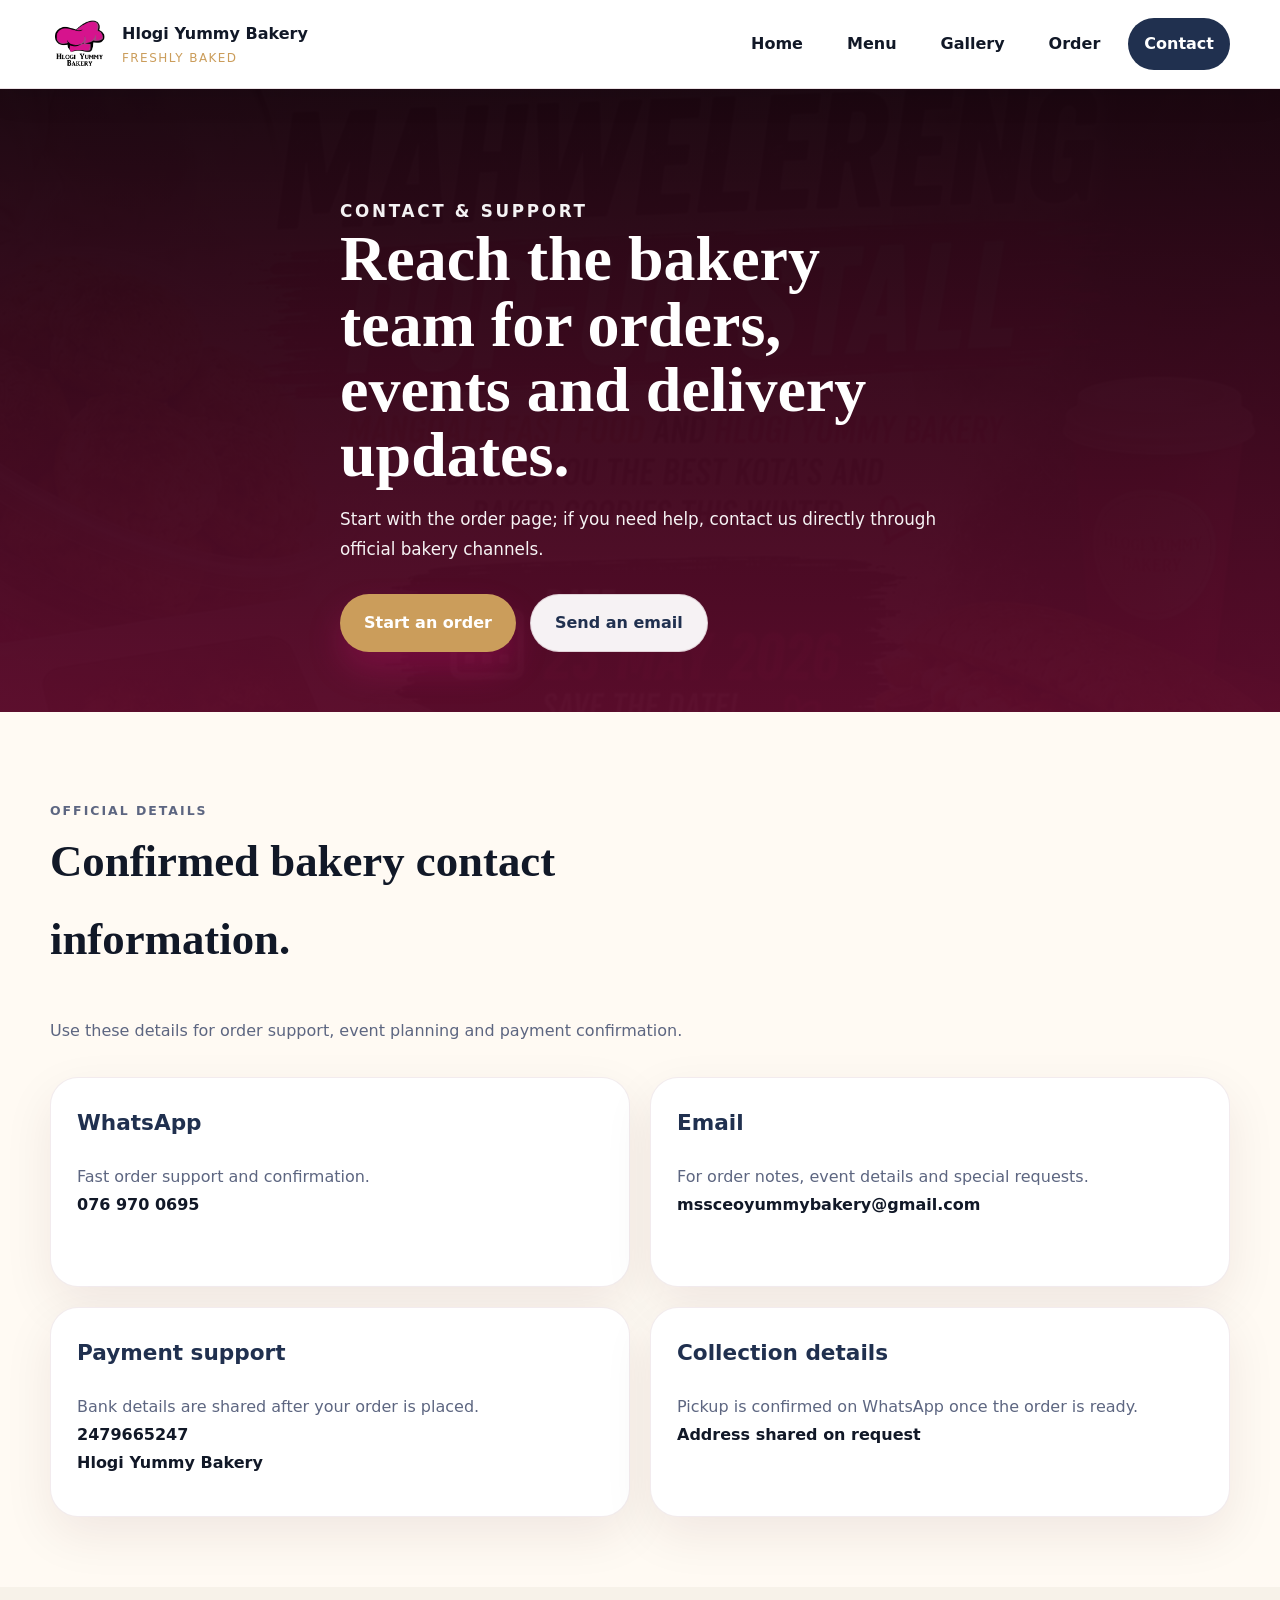
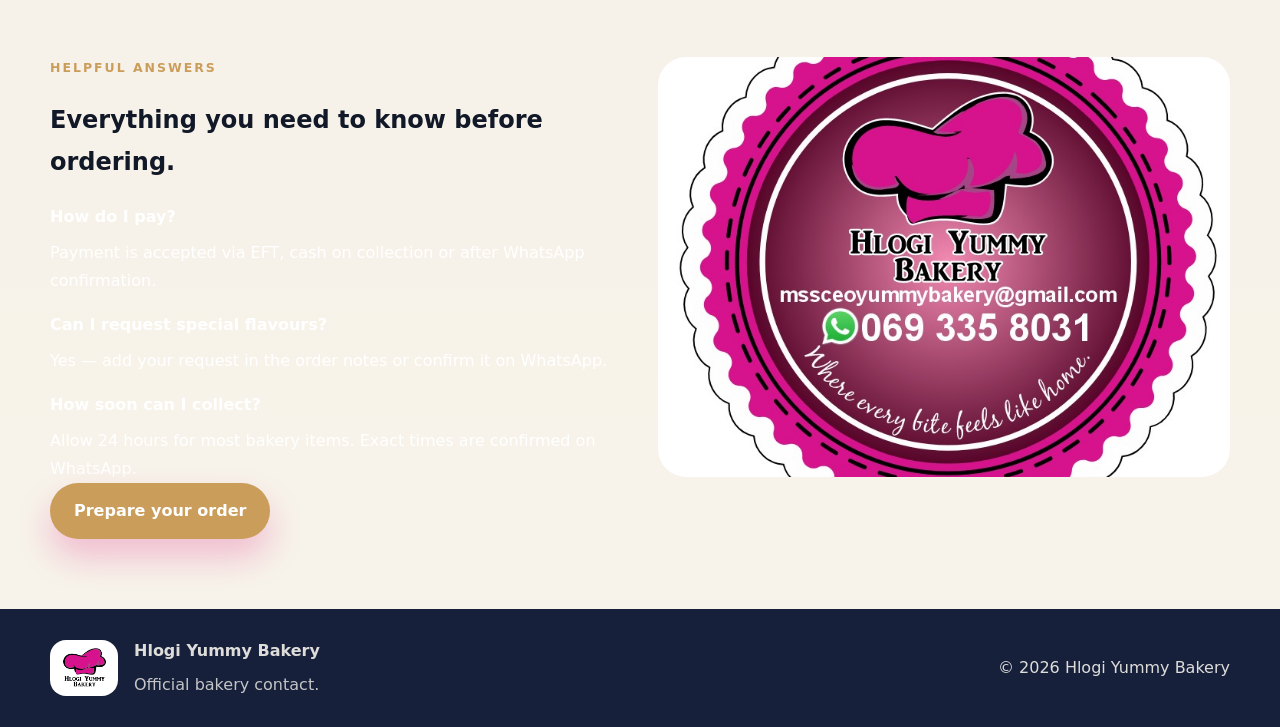
==== contact.html @ ee7fc23f "Add files via upload" ====
﻿<!DOCTYPE html>
<html lang="en">
<head>
  <meta charset="UTF-8">
  <meta name="viewport" content="width=device-width, initial-scale=1.0">
  <meta name="description" content="Contact Hlogi Yummy Bakery for order support, event packs and official payment details.">
  <title>Hlogi Yummy Bakery | Contact</title>
  <link rel="stylesheet" href="styles.css">
</head>
<body>
  <header class="site-header">
    <div class="container header-inner">
      <a class="brand" href="index.html" aria-label="Hlogi Yummy Bakery home">
        <img src="assets/logo.png" alt="Hlogi Yummy Bakery logo">
        <div class="brand-copy"><strong>Hlogi Yummy Bakery</strong><span>Freshly baked</span></div>
      </a>
      <button class="nav-toggle" type="button" aria-controls="siteMenu" aria-expanded="false" aria-label="Open site menu">
        <span></span><span></span><span></span>
      </button>
      <nav class="site-nav" id="siteMenu" aria-label="Primary navigation">
        <a href="index.html">Home</a>
        <a href="menu.html">Menu</a>
        <a href="gallery.html">Gallery</a>
        <a href="order.html">Order</a>
        <a href="contact.html">Contact</a>
      </nav>
    </div>
  </header>

  <main>
    <section class="hero contact-hero">
      <div class="container hero-copy">
        <p class="eyebrow">Contact & support</p>
        <h1>Reach the bakery team for orders, events and delivery updates.</h1>
        <p>Start with the order page; if you need help, contact us directly through official bakery channels.</p>
        <div class="hero-actions">
          <a class="button" href="order.html">Start an order</a>
          <a class="button secondary" href="mailto:mssceoyummybakery@gmail.com">Send an email</a>
        </div>
      </div>
    </section>

    <section class="section">
      <div class="container">
        <div class="section-head">
          <div>
            <p class="section-eyebrow">Official details</p>
            <h2>Confirmed bakery contact information.</h2>
          </div>
          <p>Use these details for order support, event planning and payment confirmation.</p>
        </div>

        <div class="contact-grid">
          <article class="contact-card"><h3>WhatsApp</h3><p>Fast order support and confirmation.</p><strong>076 970 0695</strong></article>
          <article class="contact-card"><h3>Email</h3><p>For order notes, event details and special requests.</p><strong>mssceoyummybakery@gmail.com</strong></article>
          <article class="contact-card"><h3>Payment support</h3><p>Bank details are shared after your order is placed.</p><strong>2479665247<br>Hlogi Yummy Bakery</strong></article>
          <article class="contact-card"><h3>Collection details</h3><p>Pickup is confirmed on WhatsApp once the order is ready.</p><strong>Address shared on request</strong></article>
        </div>
      </div>
    </section>

    <section class="section feature-section">
      <div class="container feature-row">
        <div class="feature-copy">
          <p class="section-eyebrow">Helpful answers</p>
          <h2>Everything you need to know before ordering.</h2>
          <ul class="faq-list">
            <li><strong>How do I pay?</strong> Payment is accepted via EFT, cash on collection or after WhatsApp confirmation.</li>
            <li><strong>Can I request special flavours?</strong> Yes — add your request in the order notes or confirm it on WhatsApp.</li>
            <li><strong>How soon can I collect?</strong> Allow 24 hours for most bakery items. Exact times are confirmed on WhatsApp.</li>
          </ul>
          <a class="button" href="order.html">Prepare your order</a>
        </div>
        <img src="assets/IMG-20260515-WA0014.jpg" alt="Bakery event packaging" loading="lazy">
      </div>
    </section>
  </main>

  <footer class="site-footer">
    <div class="container footer-inner">
      <div class="footer-brand">
        <img src="assets/logo.png" alt="Hlogi Yummy Bakery logo">
        <div>
          <strong>Hlogi Yummy Bakery</strong>
          <p>Official bakery contact.</p>
        </div>
      </div>
      <span>© 2026 Hlogi Yummy Bakery</span>
    </div>
  </footer>

  <script src="script.js" defer></script>
</body>
</html>
---- styles.css ----
﻿:root {
  --pink: #cb9d5b;
  --plum: #20304f;
  --plum-dark: #111b2c;
  --cream: #f8f3ea;
  --white: #ffffff;
  --ink: #111827;
  --muted: #5d6681;
  --line: rgba(32, 48, 79, 0.12);
  --pink-soft: rgba(203, 157, 91, 0.14);
  --radius: 28px;
  --shadow: 0 28px 70px rgba(32, 48, 79, 0.10);
}

* {
  box-sizing: border-box;
}

html {
  scroll-behavior: smooth;
}

body {
  margin: 0;
  min-height: 100vh;
  font-family: Inter, system-ui, -apple-system, BlinkMacSystemFont, "Segoe UI", sans-serif;
  background: linear-gradient(180deg, #f7f2eb 0%, #f5ecdf 45%, #fcf7f0 100%);
  color: var(--ink);
  line-height: 1.75;
  opacity: 0;
  transition: opacity 0.6s ease;
}

body.is-loaded {
  opacity: 1;
}

img {
  width: 100%;
  display: block;
  max-width: 100%;
}

a {
  color: inherit;
  text-decoration: none;
}

button,
input,
textarea {
  font: inherit;
}

.container {
  width: min(1180px, calc(100% - 40px));
  margin: 0 auto;
}

.site-header {
  background: rgba(255, 255, 255, 0.96);
  border-bottom: 1px solid rgba(90, 12, 43, 0.12);
  position: sticky;
  top: 0;
  z-index: 100;
  backdrop-filter: blur(16px);
  box-shadow: 0 12px 30px rgba(18, 13, 13, 0.06);
}

.header-inner {
  display: flex;
  align-items: center;
  justify-content: space-between;
  gap: 16px;
  padding: 18px 0;
}

.brand {
  display: flex;
  align-items: center;
  gap: 14px;
}

.brand img {
  width: 58px;
  height: 52px;
  object-fit: contain;
}

.brand-copy {
  display: grid;
}

.brand-copy strong {
  font-size: 1rem;
  font-weight: 900;
}

.brand-copy span {
  font-size: 0.75rem;
  color: var(--pink);
  text-transform: uppercase;
  letter-spacing: 0.12em;
}

.site-nav {
  display: flex;
  gap: 12px;
  flex-wrap: wrap;
}

.site-nav a {
  padding: 12px 16px;
  border-radius: 999px;
  transition: background 180ms ease, color 180ms ease;
  font-weight: 700;
}

.site-nav a:hover,
.site-nav a:focus-visible {
  background: var(--pink);
  color: var(--white);
}

.nav-toggle {
  display: none;
  width: 46px;
  height: 46px;
  border-radius: 50%;
  border: 1px solid var(--line);
  background: var(--white);
  color: var(--plum);
  align-items: center;
  justify-content: center;
  cursor: pointer;
}

.nav-toggle span {
  width: 20px;
  height: 2px;
  background: currentColor;
  border-radius: 999px;
  display: block;
}

.nav-toggle span + span {
  margin-top: 5px;
}

.hero {
  padding: 90px 0 60px;
  min-height: 68vh;
  display: grid;
  place-items: center;
  position: relative;
  overflow: hidden;
}

.hero::before {
  content: "";
  position: absolute;
  inset: 0;
  background: linear-gradient(180deg, rgba(32, 48, 79, 0.55), rgba(32, 48, 79, 0.78));
  z-index: 0;
}

.hero .container,
.hero-copy,
.hero-panel,
.feature-row,
.card-grid article,
.menu-grid article,
.event-grid article,
.contact-grid article,
.gallery-item,
.order-group,
.summary-panel {
  opacity: 0;
  transform: translateY(24px);
  transition: opacity 0.85s ease, transform 0.85s ease;
}

body.is-loaded .hero .container,
body.is-loaded .hero-copy,
body.is-loaded .hero-panel,
body.is-loaded .feature-row,
body.is-loaded .card-grid article,
body.is-loaded .menu-grid article,
body.is-loaded .event-grid article,
body.is-loaded .contact-grid article,
body.is-loaded .gallery-item,
body.is-loaded .order-group,
body.is-loaded .summary-panel {
  opacity: 1;
  transform: none;
}

.home-hero {
  background: linear-gradient(180deg, rgba(27, 7, 16, 0.94), rgba(90, 12, 43, 0.92)), url("assets/hero-packaging.jpeg") center/cover no-repeat;
  color: var(--white);
}

.home-hero .hero-copy,
.home-hero .hero-copy h1,
.home-hero .hero-copy p,
.home-hero .eyebrow,
.home-hero .hero-actions a {
  color: var(--white);
}

.home-hero .hero-actions .button.secondary {
  color: var(--plum);
}

.menu-hero {
  background: linear-gradient(180deg, rgba(27, 7, 16, 0.96), rgba(90, 12, 43, 0.92)), url("assets/multi-packages.jpeg") center/cover no-repeat;
  color: var(--white);
}

.order-hero {
  background: linear-gradient(180deg, rgba(27, 7, 16, 0.96), rgba(90, 12, 43, 0.92)), url("assets/order-method.jpeg") center/cover no-repeat;
  color: var(--white);
}

.contact-hero {
  background: linear-gradient(180deg, rgba(27, 7, 16, 0.96), rgba(90, 12, 43, 0.92)), url("assets/event-pop-up.jpeg") center/cover no-repeat;
  color: var(--white);
}

.gallery-hero {
  background: linear-gradient(180deg, rgba(27, 7, 16, 0.96), rgba(90, 12, 43, 0.92)), url("assets/display-stack.jpeg") center/cover no-repeat;
  color: var(--white);
}

.hero-copy {
  position: relative;
  z-index: 2;
  max-width: 600px;
}

.hero-grid {
  display: grid;
  grid-template-columns: 1.1fr 0.9fr;
  gap: 32px;
  align-items: center;
  position: relative;
  z-index: 2;
}

.hero-badges {
  display: flex;
  flex-wrap: wrap;
  gap: 12px;
  margin-top: 28px;
}

.hero-badges span {
  display: inline-flex;
  align-items: center;
  justify-content: center;
  padding: 12px 18px;
  border-radius: 999px;
  background: rgba(255, 255, 255, 0.95);
  color: var(--plum-dark);
  font-size: 0.9rem;
  font-weight: 800;
  border: 1px solid rgba(32, 48, 79, 0.1);
}

.hero-panel {
  padding: 32px;
  border-radius: 30px;
  background: rgba(255, 255, 255, 0.98);
  border: 1px solid rgba(32, 48, 79, 0.08);
  box-shadow: 0 34px 90px rgba(18, 13, 13, 0.12);
  backdrop-filter: blur(10px);
  color: var(--plum-dark);
}

.panel-label {
  display: inline-flex;
  margin-bottom: 18px;
  color: var(--plum);
  text-transform: uppercase;
  letter-spacing: 0.18em;
  font-weight: 900;
  font-size: 0.72rem;
}

.hero-panel h2 {
  color: var(--plum-dark);
}

.hero::before {
  content: "";
  position: absolute;
  inset: 0;
  background: linear-gradient(180deg, rgba(27, 7, 16, 0.7), rgba(90, 12, 43, 0.8));
  z-index: 0;
}

.hero-panel p,
.hero-stats span {
  color: var(--muted);
}

.hero-panel h2 {
  margin: 0 0 18px;
  font-size: clamp(2.1rem, 3vw, 2.7rem);
  line-height: 1.05;
}

.hero-panel p {
  margin: 0 0 24px;
  color: var(--muted);
  line-height: 1.8;
}

.hero-visual {
  overflow: hidden;
  border-radius: 24px;
  margin-bottom: 24px;
  max-width: 540px;
  box-shadow: 0 28px 70px rgba(0, 0, 0, 0.18);
}

.hero-visual img {
  display: block;
  width: 100%;
  height: auto;
  object-fit: cover;
}

.stats-label {
  margin: 0 0 16px;
  font-size: 0.88rem;
  text-transform: uppercase;
  letter-spacing: 0.18em;
  color: var(--pink);
  font-weight: 900;
}

.hero-stats {
  display: grid;
  grid-template-columns: repeat(3, minmax(0, 1fr));
  gap: 16px;
}

.hero-stats div {
  padding: 22px 20px;
  border-radius: 22px;
  background: rgba(248, 243, 234, 0.94);
  border: 1px solid rgba(32, 48, 79, 0.08);
}

.hero-event-card {
  display: grid;
  grid-template-columns: 140px 1fr;
  gap: 22px;
  align-items: center;
  padding: 24px;
  border-radius: 28px;
  background: rgba(255, 255, 255, 0.96);
  border: 1px solid rgba(32, 48, 79, 0.08);
  box-shadow: 0 24px 70px rgba(18, 13, 13, 0.08);
  margin-bottom: 24px;
}

.event-thumb img {
  width: 100%;
  height: 100%;
  object-fit: cover;
  border-radius: 22px;
}

.event-eyebrow {
  margin: 0 0 10px;
  font-size: 0.78rem;
  font-weight: 900;
  text-transform: uppercase;
  letter-spacing: 0.16em;
  color: var(--pink);
}

.countdown-grid {
  display: grid;
  grid-template-columns: repeat(4, minmax(0, 1fr));
  gap: 12px;
  margin: 20px 0 12px;
}

.countdown-grid div {
  padding: 16px 14px;
  background: var(--plum);
  color: var(--white);
  border-radius: 18px;
  text-align: center;
}

.countdown-grid strong {
  display: block;
  font-size: 1.45rem;
}

.countdown-grid span {
  display: block;
  margin-top: 6px;
  font-size: 0.85rem;
  color: rgba(255, 255, 255, 0.95);
}

.event-meta {
  margin: 0;
  color: var(--muted);
  font-size: 0.95rem;
}

.event-card-top {
  display: grid;
  grid-template-columns: 110px 1fr;
  gap: 18px;
  align-items: center;
  margin-bottom: 18px;
}

.event-card-top img {
  width: 100%;
  height: 100%;
  object-fit: cover;
  border-radius: 20px;
}

.event-card h3 {
  margin: 0;
  font-size: 1.25rem;
}

.event-list-section .event-card {
  min-height: auto;
}

@media (max-width: 980px) {
  .hero-event-card,
  .event-card-top {
    grid-template-columns: 1fr;
  }

  .countdown-grid {
    grid-template-columns: repeat(2, minmax(0, 1fr));
  }
}

@media (max-width: 760px) {
  .hero-event-card {
    padding: 20px;
  }

  .event-card-top {
    gap: 14px;
  }
}

.hero-stats strong {
  display: block;
  font-size: 1.45rem;
  color: var(--plum);
}

.hero-stats span {
  display: block;
  margin-top: 10px;
  color: var(--muted);
  font-size: 0.95rem;
  line-height: 1.7;
}

.gallery-item a {
  display: block;
  width: 100%;
  height: 100%;
  overflow: hidden;
  border-radius: 24px;
}

.gallery-item a:hover img,
.gallery-item a:focus-visible img {
  transform: scale(1.03);
}

.gallery-item img {
  transition: transform 220ms ease;
}

.image-modal {
  position: fixed;
  inset: 0;
  display: flex;
  align-items: center;
  justify-content: center;
  padding: 28px;
  background: rgba(10, 12, 25, 0.85);
  opacity: 0;
  pointer-events: none;
  transition: opacity 180ms ease;
  z-index: 250;
}

.image-modal.open {
  opacity: 1;
  pointer-events: auto;
}

.image-modal img {
  max-width: 100%;
  max-height: 100%;
  border-radius: 24px;
  box-shadow: 0 40px 120px rgba(0, 0, 0, 0.35);
}

.modal-close {
  position: absolute;
  top: 20px;
  right: 20px;
  width: 46px;
  height: 46px;
  border: none;
  border-radius: 50%;
  background: rgba(255, 255, 255, 0.18);
  color: var(--white);
  font-size: 1.5rem;
  cursor: pointer;
  box-shadow: 0 10px 30px rgba(0, 0, 0, 0.2);
}

@media (max-width: 980px) {
  .hero-stats {
    grid-template-columns: 1fr 1fr;
  }
}

@media (max-width: 760px) {
  .hero-stats {
    grid-template-columns: 1fr;
  }
}

.eyebrow,
.section-eyebrow {
  margin: 0 0 18px;
  font-size: 0.78rem;
  font-weight: 900;
  letter-spacing: 0.16em;
  text-transform: uppercase;
  color: var(--pink);
}

.hero h1,
.section-head h2,
.summary-header h2 {
  margin: 0;
  font-family: Georgia, "Times New Roman", serif;
}

.hero h1 {
  font-size: clamp(2.8rem, 5vw, 4rem);
  line-height: 1.02;
}

.hero p {
  margin: 18px 0 0;
  color: rgba(255, 255, 255, 0.95);
  font-size: 1.05rem;
  max-width: 700px;
}

.hero-actions {
  margin-top: 30px;
  display: flex;
  flex-wrap: wrap;
  gap: 14px;
}

.button {
  display: inline-flex;
  align-items: center;
  justify-content: center;
  gap: 10px;
  padding: 14px 24px;
  border-radius: 999px;
  border: 0;
  background: var(--pink);
  color: var(--white);
  font-weight: 900;
  cursor: pointer;
  transition: transform 180ms ease, box-shadow 180ms ease;
  box-shadow: 0 18px 34px rgba(223, 15, 125, 0.24);
}

.button.secondary {
  background: rgba(255, 255, 255, 0.95);
  color: var(--plum);
  box-shadow: none;
  border: 1px solid rgba(90, 12, 43, 0.14);
}

.button:hover,
.button:focus-visible {
  transform: translateY(-1px);
}

.section {
  padding: 70px 0;
  background: rgba(248, 243, 234, 0.88);
}

.section:nth-of-type(even) {
  background: rgba(255, 250, 244, 0.98);
}

.section-head {
  display: grid;
  gap: 20px;
  margin-bottom: 32px;
}

.section-head > div {
  max-width: 680px;
}

.feature-card,
.menu-card,
.event-card,
.contact-card {
  min-height: 220px;
  background: linear-gradient(180deg, #fffaf2, #f5ece0);
  border-color: rgba(32, 48, 79, 0.12);
}

.feature-row img {
  width: 100%;
  border-radius: 28px;
  object-fit: cover;
  min-height: 420px;
}

.section-head h2 {
  font-size: clamp(2rem, 3.5vw, 3.6rem);
}

.section-head p {
  margin: 18px 0 0;
  color: var(--muted);
  max-width: 640px;
}

.card-grid,
.menu-grid,
.event-grid,
.contact-grid,
.summary-meta,
.gallery-grid {
  display: grid;
  gap: 20px;
}

.card-grid,
.menu-grid,
.event-grid,
.gallery-grid {
  grid-template-columns: repeat(auto-fit, minmax(240px, 1fr));
}

.gallery-item {
  overflow: hidden;
  border-radius: 24px;
  background: linear-gradient(180deg, #fffaf2, #f5ece0);
  box-shadow: var(--shadow);
  min-height: 320px;
}

.gallery-item img {
  width: 100%;
  height: 100%;
  object-fit: cover;
  display: block;
}

.contact-grid {
  grid-template-columns: repeat(2, minmax(240px, 1fr));
}

.feature-row {
  display: grid;
  grid-template-columns: 1fr 1fr;
  gap: 36px;
  align-items: stretch;
}

.feature-row img {
  width: 100%;
  max-height: 360px;
  object-fit: cover;
  border-radius: 28px;
}

.feature-card,
.menu-card,
.event-card,
.contact-card,
.gallery-item {
  padding: 26px;
  border-radius: var(--radius);
  background: var(--white);
  border: 1px solid rgba(90, 12, 43, 0.08);
  box-shadow: 0 18px 50px rgba(58, 8, 30, 0.08);
  min-height: 210px;
}

.gallery-item {
  display: grid;
}

.gallery-item img {
  display: block;
  width: 100%;
  height: 100%;
  object-fit: cover;
  border-radius: calc(var(--radius) - 4px);
}

.menu-card h3,
.event-card h3,
.contact-card h3,
.feature-card h3 {
  margin-top: 0;
  color: var(--plum);
  font-size: 1.35rem;
}

.menu-card p,
.event-card p,
.contact-card p,
.feature-card p {
  margin: 14px 0 0;
  color: var(--muted);
}

.menu-card span,
.feature-card span {
  margin-top: 18px;
  display: inline-flex;
  font-weight: 900;
  color: var(--pink);
}

.order-layout {
  display: grid;
  grid-template-columns: 1.4fr 1fr;
  gap: 32px;
  align-items: start;
}

.order-builder,
.summary-panel {
  background: var(--white);
  border: 1px solid var(--line);
  border-radius: var(--radius);
  box-shadow: var(--shadow);
}

.order-builder {
  display: grid;
  gap: 24px;
  padding: 28px;
}

.order-group {
  padding: 28px;
  border-radius: 28px;
  background: #fff;
  border: 1px solid rgba(172, 137, 127, 0.18);
  box-shadow: 0 12px 32px rgba(18, 13, 13, 0.04);
}

.section-title {
  display: grid;
  gap: 12px;
  margin-bottom: 18px;
}

.section-title h2 {
  margin: 0;
  font-size: 1.55rem;
}

.section-title p {
  margin: 0;
  color: var(--muted);
  line-height: 1.7;
}

.step-badge {
  display: inline-flex;
  align-items: center;
  justify-content: center;
  padding: 8px 14px;
  border-radius: 999px;
  background: rgba(223, 15, 125, 0.08);
  color: var(--plum);
  font-size: 0.78rem;
  font-weight: 900;
  letter-spacing: 0.16em;
  text-transform: uppercase;
  width: fit-content;
}

.order-products {
  display: grid;
  gap: 16px;
  padding-top: 10px;
}

.product-row {
  display: grid;
  grid-template-columns: 1fr auto;
  gap: 20px;
  align-items: center;
  padding: 22px 24px;
  border-radius: 24px;
  background: #fff;
  border: 1px solid rgba(172, 137, 127, 0.18);
  box-shadow: 0 10px 22px rgba(40, 23, 14, 0.05);
}

.product-row strong {
  display: block;
  font-size: 1.05rem;
  color: var(--plum);
}

.product-row p {
  margin: 10px 0 0;
  color: var(--muted);
  line-height: 1.7;
}

.quantity-control {
  display: inline-grid;
  grid-template-columns: 42px 60px 42px;
  border-radius: 999px;
  overflow: hidden;
  background: #fff;
  border: 1px solid rgba(172, 137, 127, 0.18);
  box-shadow: inset 0 0 0 1px rgba(172, 137, 127, 0.06);
}

.quantity-control button {
  border: 0;
  background: var(--cream);
  color: var(--plum);
  cursor: pointer;
  font-size: 1.15rem;
  font-weight: 900;
  width: 100%;
  height: 48px;
}

.quantity-control button:hover,
.quantity-control button:focus-visible {
  background: var(--pink-soft);
  color: var(--plum);
}

.quantity-control input {
  width: 100%;
  border: 0;
  text-align: center;
  font-weight: 900;
  color: var(--ink);
  font-size: 1rem;
}

.field-grid,
.choice-grid,
.summary-meta {
  display: grid;
  gap: 16px;
}

.field-grid,
.choice-grid {
  grid-template-columns: repeat(2, minmax(0, 1fr));
}

.choice-grid.three {
  grid-template-columns: repeat(3, minmax(0, 1fr));
}

.field,
.choice {
  display: grid;
  gap: 10px;
}

label {
  font-weight: 900;
  color: var(--plum);
}

input[type="text"],
input[type="date"],
input[type="time"],
textarea {
  width: 100%;
  min-height: 50px;
  padding: 14px 16px;
  border-radius: 16px;
  border: 1px solid var(--line);
  background: var(--white);
  color: var(--ink);
}

textarea {
  min-height: 120px;
  resize: vertical;
}

input:focus,
textarea:focus {
  outline: none;
  border-color: var(--pink);
  box-shadow: 0 0 0 4px rgba(223, 15, 125, 0.12);
}

.choice input {
  position: absolute;
  opacity: 0;
  pointer-events: none;
}

.choice span {
  display: flex;
  align-items: center;
  justify-content: center;
  padding: 14px 16px;
  border-radius: 16px;
  border: 1px solid var(--line);
  background: var(--cream);
  cursor: pointer;
  font-weight: 800;
}

.choice input:checked + span {
  color: var(--white);
  background: var(--plum);
  border-color: var(--plum);
}

.delivery-fields {
  margin-top: 18px;
}

.summary-panel {
  padding: 34px;
  position: sticky;
  top: 110px;
  display: grid;
  gap: 22px;
}

.summary-header h2 {
  margin: 0;
  font-size: 1.8rem;
}

.summary-grid {
  display: grid;
  grid-template-columns: repeat(2, minmax(0, 1fr));
  gap: 14px;
}

.summary-item {
  padding: 18px 16px;
  border-radius: 22px;
  background: var(--cream);
  border: 1px solid rgba(172, 137, 127, 0.16);
}

.summary-item span {
  display: block;
  color: var(--muted);
  font-size: 0.92rem;
}

.summary-item strong {
  display: block;
  margin-top: 10px;
  color: var(--plum);
  font-size: 1rem;
  font-weight: 900;
}

.summary-box {
  min-height: 240px;
  padding: 22px;
  border: 1px dashed rgba(90, 12, 43, 0.24);
  border-radius: 24px;
  background: #fff5f2;
  color: var(--ink);
  white-space: pre-wrap;
}

.summary-meta {
  grid-template-columns: repeat(2, minmax(0, 1fr));
}

.summary-meta div {
  padding: 22px;
  border-radius: 22px;
  background: var(--pink-soft);
}

.summary-meta strong {
  display: block;
  font-size: 1rem;
  font-weight: 900;
  color: var(--plum);
}

.summary-meta span {
  margin-top: 8px;
  color: var(--muted);
}

.form-note {
  margin: 0;
  color: var(--muted);
  font-size: 0.95rem;
}

.footer-inner {
  display: flex;
  justify-content: space-between;
  align-items: center;
  gap: 16px;
  padding: 28px 0;
}

.footer-brand {
  display: flex;
  align-items: center;
  gap: 16px;
}

.site-nav a.active {
  background: var(--plum);
  color: var(--white);
}

.footer-brand img {
  width: 68px;
  height: 56px;
  object-fit: contain;
  background: var(--white);
  border-radius: 16px;
  padding: 6px;
}

.footer-brand strong {
  display: block;
  font-size: 1rem;
}

.footer-brand p {
  margin: 6px 0 0;
  color: var(--muted);
}

.site-footer {
  background: #17203b;
  color: rgba(244, 242, 236, 0.9);
}

.footer-brand p {
  color: rgba(244, 242, 236, 0.78);
}

.faq-list {
  margin: 0;
  padding: 0;
  list-style: none;
  display: grid;
  gap: 16px;
}

.faq-list li {
  color: var(--white);
}

.faq-list strong {
  display: block;
  margin-bottom: 8px;
}

@media (max-width: 980px) {
  .card-grid,
  .menu-grid,
  .event-grid,
  .contact-grid,
  .summary-meta {
    grid-template-columns: 1fr;
  }

  .feature-row,
  .hero-grid {
    grid-template-columns: 1fr;
  }

  .hero-panel {
    margin-top: 24px;
  }
}

@media (max-width: 760px) {
  .nav-toggle {
    display: inline-flex;
  }

  .site-nav {
    display: none;
    flex-direction: column;
    width: 100%;
    margin-top: 16px;
    gap: 10px;
  }

  .site-header.is-open .site-nav {
    display: flex;
  }

  .site-nav a {
    padding: 14px 18px;
    background: var(--white);
    border-radius: 18px;
  }

  .header-inner {
    flex-direction: column;
    align-items: stretch;
  }

  .nav-toggle {
    justify-content: center;
  }

  .hero {
    padding-top: 120px;
    min-height: auto;
  }

  .hero-grid,
  .feature-row,
  .order-layout {
    grid-template-columns: 1fr;
  }

  .hero-panel {
    margin-top: 24px;
    padding: 22px;
  }

  .hero-stats {
    grid-template-columns: 1fr;
  }

  .hero-actions {
    flex-direction: column;
    align-items: stretch;
  }

  .hero-actions .button,
  .hero-actions .button.secondary,
  .site-nav a {
    width: 100%;
  }

  .feature-row img,
  .hero-visual img {
    max-height: 220px;
  }

  .section-head {
    align-items: flex-start;
  }

  .footer-inner {
    flex-direction: column;
    align-items: center;
    text-align: center;
    gap: 12px;
  }
}

@media (max-width: 640px) {
  .hero h1 {
    font-size: clamp(2.2rem, 9vw, 3rem);
  }

  .menu-card,
  .feature-card,
  .event-card,
  .contact-card,
  .summary-panel,
  .order-group,
  .hero-panel,
  .site-header,
  .footer-inner {
    padding: 18px;
  }

  .hero-grid,
  .feature-row,
  .card-grid,
  .menu-grid,
  .event-grid,
  .contact-grid,
  .summary-meta,
  .summary-grid,
  .field-grid,
  .choice-grid {
    grid-template-columns: 1fr;
  }

  .hero-actions {
    gap: 12px;
  }

  .button,
  .button.secondary {
    width: 100%;
  }

  .section {
    padding: 55px 0;
  }

  .site-nav a {
    padding: 14px 16px;
  }

  .footer-brand {
    justify-content: center;
  }

  .hero-visual img,
  .feature-row img {
    max-height: 200px;
  }

  .site-header {
    padding: 14px 0;
  }

  .brand-copy strong {
    font-size: 0.95rem;
  }

  .brand-copy span {
    font-size: 0.7rem;
  }

  .summary-panel {
    position: static;
    top: auto;
  }
}

@media (max-width: 520px) {
  .container {
    width: calc(100% - 24px);
  }

  .site-nav {
    margin-top: 12px;
    gap: 8px;
  }

  .hero-actions {
    gap: 10px;
  }

  .button,
  .button.secondary,
  .site-nav a {
    font-size: 0.95rem;
    padding: 12px 14px;
  }

  .hero-copy h1,
  .hero-panel h2,
  .section-head h2 {
    font-size: clamp(2rem, 7vw, 2.8rem);
  }
}
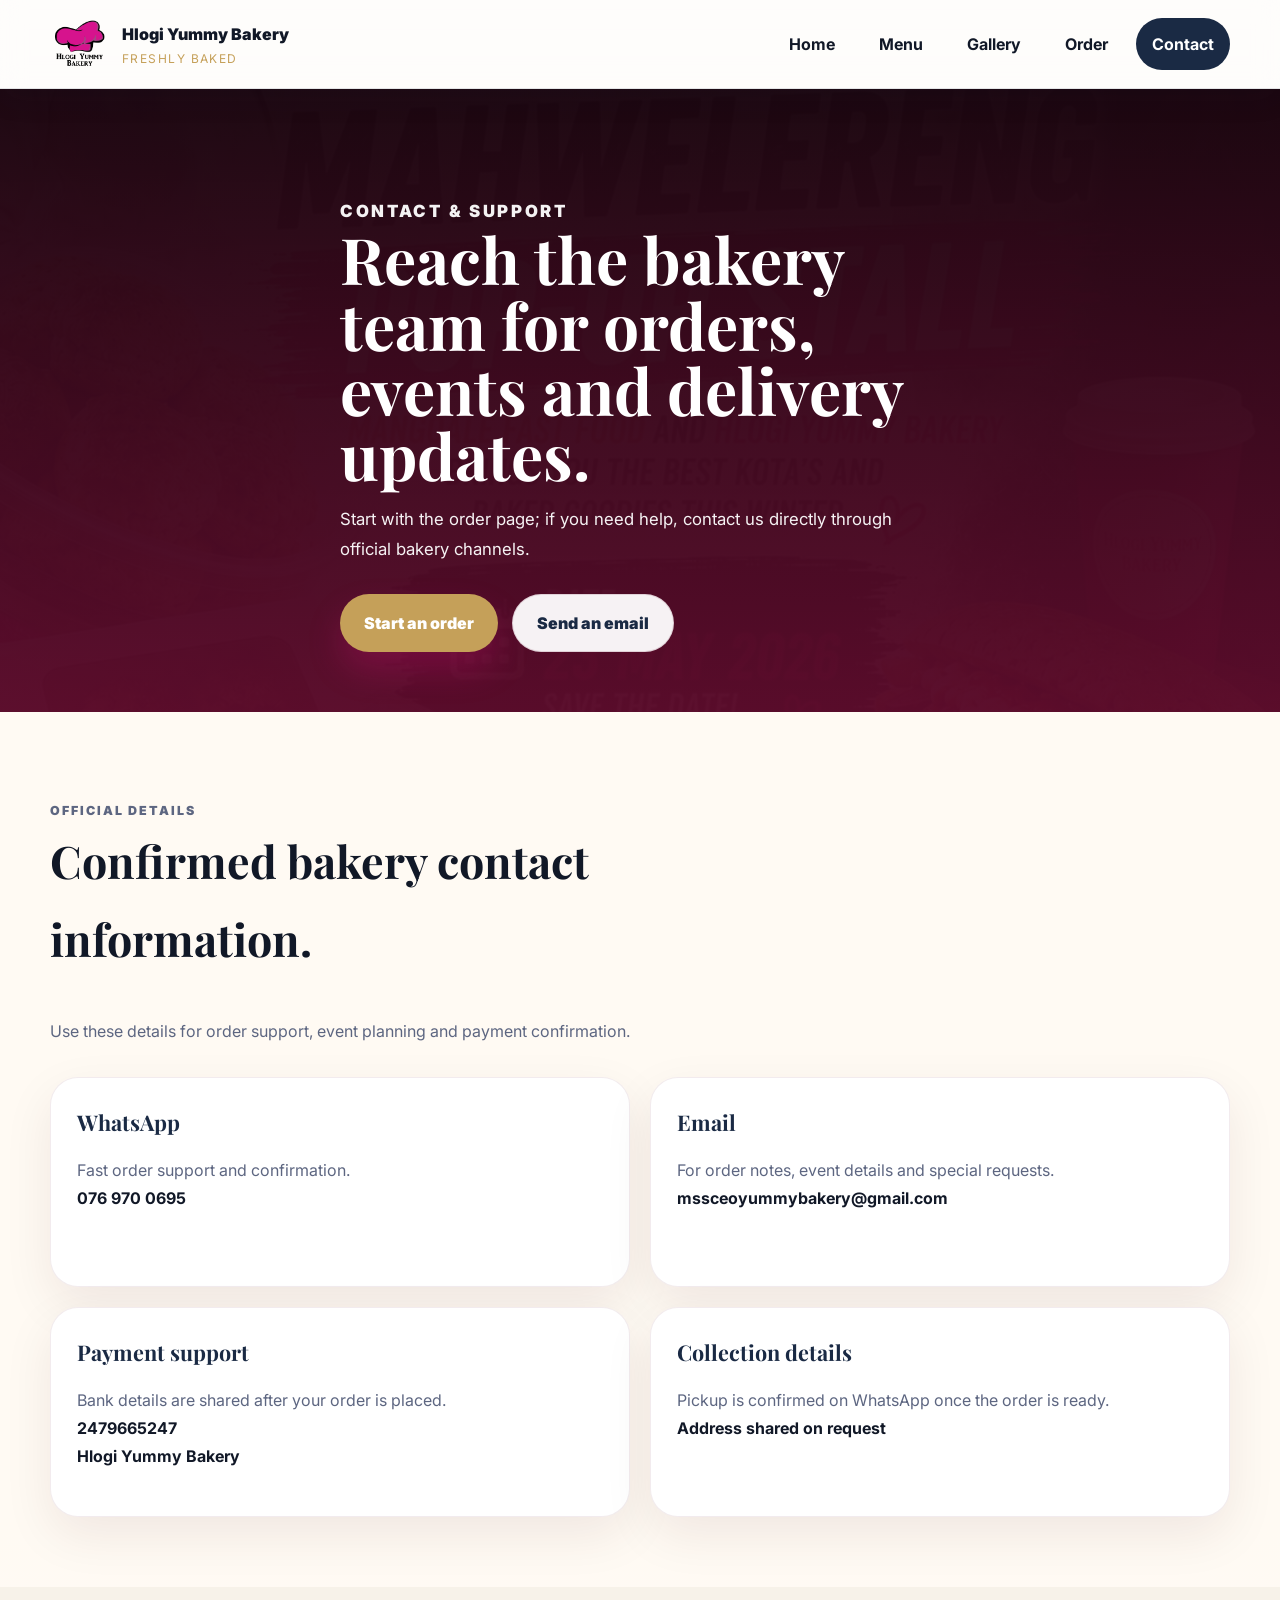
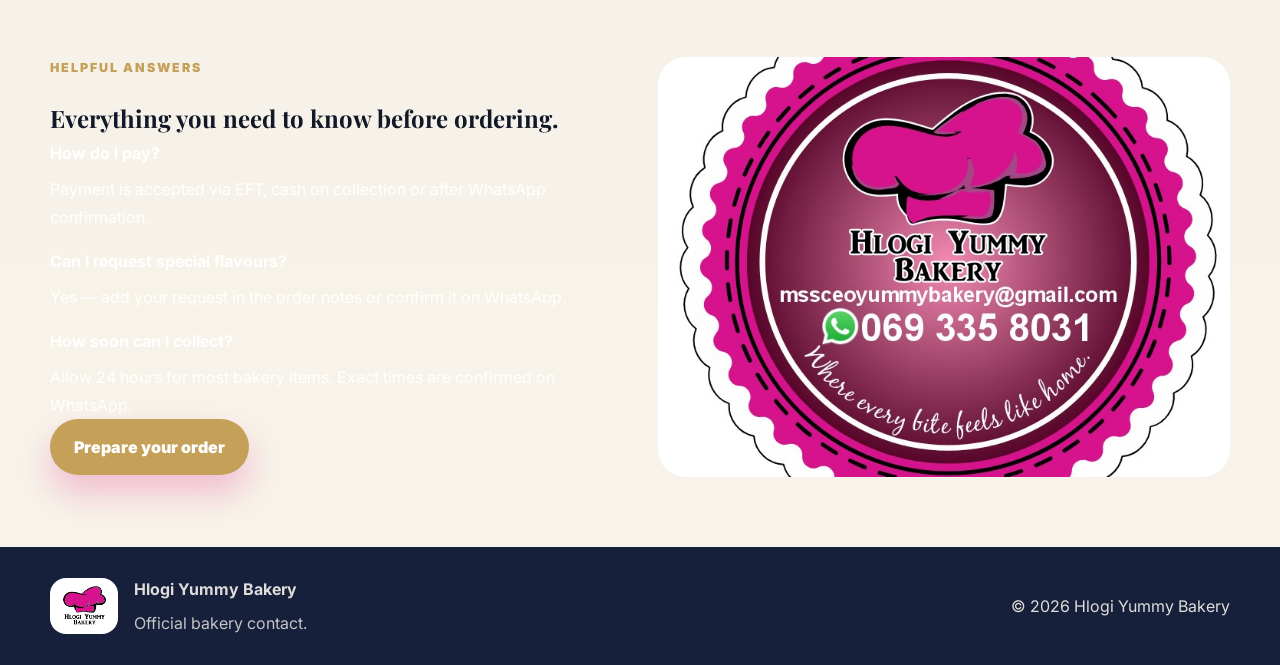
==== commit cdf6d34b: "feat: upgrade website to premium artisanal design and UX - Integrated Playfair Display and Inter typ" ====
--- a/contact.html
+++ b/contact.html
@@ -5,6 +5,13 @@
   <meta name="viewport" content="width=device-width, initial-scale=1.0">
   <meta name="description" content="Contact Hlogi Yummy Bakery for order support, event packs and official payment details.">
   <title>Hlogi Yummy Bakery | Contact</title>
+  <meta property="og:title" content="Hlogi Yummy Bakery | Contact Us">
+  <meta property="og:description" content="Reach our artisanal team for bespoke orders, event support, and more.">
+  <meta property="og:image" content="assets/event-pop-up.jpeg">
+  <meta property="og:url" content="https://hlogiyummybakery.co.za/contact.html">
+  <link rel="preconnect" href="https://fonts.googleapis.com">
+  <link rel="preconnect" href="https://fonts.gstatic.com" crossorigin>
+  <link href="https://fonts.googleapis.com/css2?family=Inter:wght@400;700;900&family=Playfair+Display:wght@700;900&display=swap" rel="stylesheet">
   <link rel="stylesheet" href="styles.css">
 </head>
 <body>
@@ -18,11 +25,11 @@
         <span></span><span></span><span></span>
       </button>
       <nav class="site-nav" id="siteMenu" aria-label="Primary navigation">
-        <a href="index.html">Home</a>
-        <a href="menu.html">Menu</a>
-        <a href="gallery.html">Gallery</a>
-        <a href="order.html">Order</a>
-        <a href="contact.html">Contact</a>
+        <a href="index.html" aria-label="Navigate to Home">Home</a>
+        <a href="menu.html" aria-label="View our Menu">Menu</a>
+        <a href="gallery.html" aria-label="Browse our Gallery">Gallery</a>
+        <a href="order.html" aria-label="Place an Order">Order</a>
+        <a href="contact.html" aria-label="Contact the Bakery">Contact</a>
       </nav>
     </div>
   </header>
--- a/styles.css
+++ b/styles.css
@@ -1,15 +1,17 @@
 ﻿:root {
-  --pink: #cb9d5b;
-  --plum: #20304f;
+  --pink: #c5a059;
+  --plum: #1a2a44;
   --plum-dark: #111b2c;
   --cream: #f8f3ea;
   --white: #ffffff;
   --ink: #111827;
   --muted: #5d6681;
   --line: rgba(32, 48, 79, 0.12);
-  --pink-soft: rgba(203, 157, 91, 0.14);
+  --pink-soft: rgba(197, 160, 89, 0.14);
   --radius: 28px;
-  --shadow: 0 28px 70px rgba(32, 48, 79, 0.10);
+  --shadow: 0 28px 70px rgba(26, 42, 68, 0.10);
+  --font-heading: 'Playfair Display', serif;
+  --font-body: 'Inter', sans-serif;
 }
 
 * {
@@ -23,7 +25,7 @@
 body {
   margin: 0;
   min-height: 100vh;
-  font-family: Inter, system-ui, -apple-system, BlinkMacSystemFont, "Segoe UI", sans-serif;
+  font-family: var(--font-body);
   background: linear-gradient(180deg, #f7f2eb 0%, #f5ecdf 45%, #fcf7f0 100%);
   color: var(--ink);
   line-height: 1.75;
@@ -58,13 +60,13 @@
 }
 
 .site-header {
-  background: rgba(255, 255, 255, 0.96);
-  border-bottom: 1px solid rgba(90, 12, 43, 0.12);
+  background: rgba(255, 255, 255, 0.8);
+  border-bottom: 1px solid var(--line);
   position: sticky;
   top: 0;
   z-index: 100;
-  backdrop-filter: blur(16px);
-  box-shadow: 0 12px 30px rgba(18, 13, 13, 0.06);
+  backdrop-filter: blur(12px);
+  box-shadow: 0 12px 30px rgba(26, 42, 68, 0.06);
 }
 
 .header-inner {
@@ -162,6 +164,17 @@
   inset: 0;
   background: linear-gradient(180deg, rgba(32, 48, 79, 0.55), rgba(32, 48, 79, 0.78));
   z-index: 0;
+}
+
+@keyframes fadeInUp {
+  from {
+    opacity: 0;
+    transform: translateY(20px);
+  }
+  to {
+    opacity: 1;
+    transform: translateY(0);
+  }
 }
 
 .hero .container,
@@ -176,8 +189,6 @@
 .order-group,
 .summary-panel {
   opacity: 0;
-  transform: translateY(24px);
-  transition: opacity 0.85s ease, transform 0.85s ease;
 }
 
 body.is-loaded .hero .container,
@@ -191,9 +202,16 @@
 body.is-loaded .gallery-item,
 body.is-loaded .order-group,
 body.is-loaded .summary-panel {
-  opacity: 1;
-  transform: none;
-}
+  animation: fadeInUp 0.8s ease forwards;
+}
+
+body.is-loaded .hero-copy { animation-delay: 0.1s; }
+body.is-loaded .hero-panel { animation-delay: 0.2s; }
+body.is-loaded .feature-row { animation-delay: 0.3s; }
+body.is-loaded .card-grid article:nth-child(1) { animation-delay: 0.1s; }
+body.is-loaded .card-grid article:nth-child(2) { animation-delay: 0.2s; }
+body.is-loaded .card-grid article:nth-child(3) { animation-delay: 0.3s; }
+body.is-loaded .card-grid article:nth-child(4) { animation-delay: 0.4s; }
 
 .home-hero {
   background: linear-gradient(180deg, rgba(27, 7, 16, 0.94), rgba(90, 12, 43, 0.92)), url("assets/hero-packaging.jpeg") center/cover no-repeat;
@@ -270,10 +288,10 @@
 .hero-panel {
   padding: 32px;
   border-radius: 30px;
-  background: rgba(255, 255, 255, 0.98);
-  border: 1px solid rgba(32, 48, 79, 0.08);
-  box-shadow: 0 34px 90px rgba(18, 13, 13, 0.12);
-  backdrop-filter: blur(10px);
+  background: rgba(255, 255, 255, 0.8);
+  border: 1px solid var(--line);
+  box-shadow: 0 34px 90px rgba(26, 42, 68, 0.12);
+  backdrop-filter: blur(12px);
   color: var(--plum-dark);
 }
 
@@ -556,9 +574,12 @@
 
 .hero h1,
 .section-head h2,
-.summary-header h2 {
+.summary-header h2,
+.hero-panel h2,
+.section-title h2,
+h1, h2, h3 {
   margin: 0;
-  font-family: Georgia, "Times New Roman", serif;
+  font-family: var(--font-heading);
 }
 
 .hero h1 {
@@ -830,6 +851,12 @@
   background: #fff;
   border: 1px solid rgba(172, 137, 127, 0.18);
   box-shadow: 0 10px 22px rgba(40, 23, 14, 0.05);
+  transition: transform 0.3s ease, box-shadow 0.3s ease;
+}
+
+.product-row:hover {
+  transform: translateY(-4px);
+  box-shadow: 0 14px 28px rgba(40, 23, 14, 0.1);
 }
 
 .product-row strong {
@@ -961,11 +988,43 @@
 }
 
 .summary-panel {
-  padding: 34px;
+  padding: 0;
   position: sticky;
   top: 110px;
   display: grid;
+}
+
+.receipt-inner {
+  padding: 34px;
+  display: grid;
   gap: 22px;
+  background: #fff;
+  position: relative;
+}
+
+.receipt-inner::before {
+  content: "";
+  position: absolute;
+  top: 0;
+  left: 0;
+  right: 0;
+  height: 8px;
+  background-image: radial-gradient(circle at 4px 8px, transparent 4px, var(--white) 4px);
+  background-size: 8px 8px;
+  background-repeat: repeat-x;
+  transform: translateY(-8px);
+}
+
+.summary-box {
+  min-height: 240px;
+  padding: 22px;
+  border-top: 2px dashed var(--line);
+  border-bottom: 2px dashed var(--line);
+  background: #fffaf8;
+  color: var(--ink);
+  white-space: pre-wrap;
+  font-family: monospace;
+  font-size: 0.9rem;
 }
 
 .summary-header h2 {
@@ -998,16 +1057,6 @@
   color: var(--plum);
   font-size: 1rem;
   font-weight: 900;
-}
-
-.summary-box {
-  min-height: 240px;
-  padding: 22px;
-  border: 1px dashed rgba(90, 12, 43, 0.24);
-  border-radius: 24px;
-  background: #fff5f2;
-  color: var(--ink);
-  white-space: pre-wrap;
 }
 
 .summary-meta {
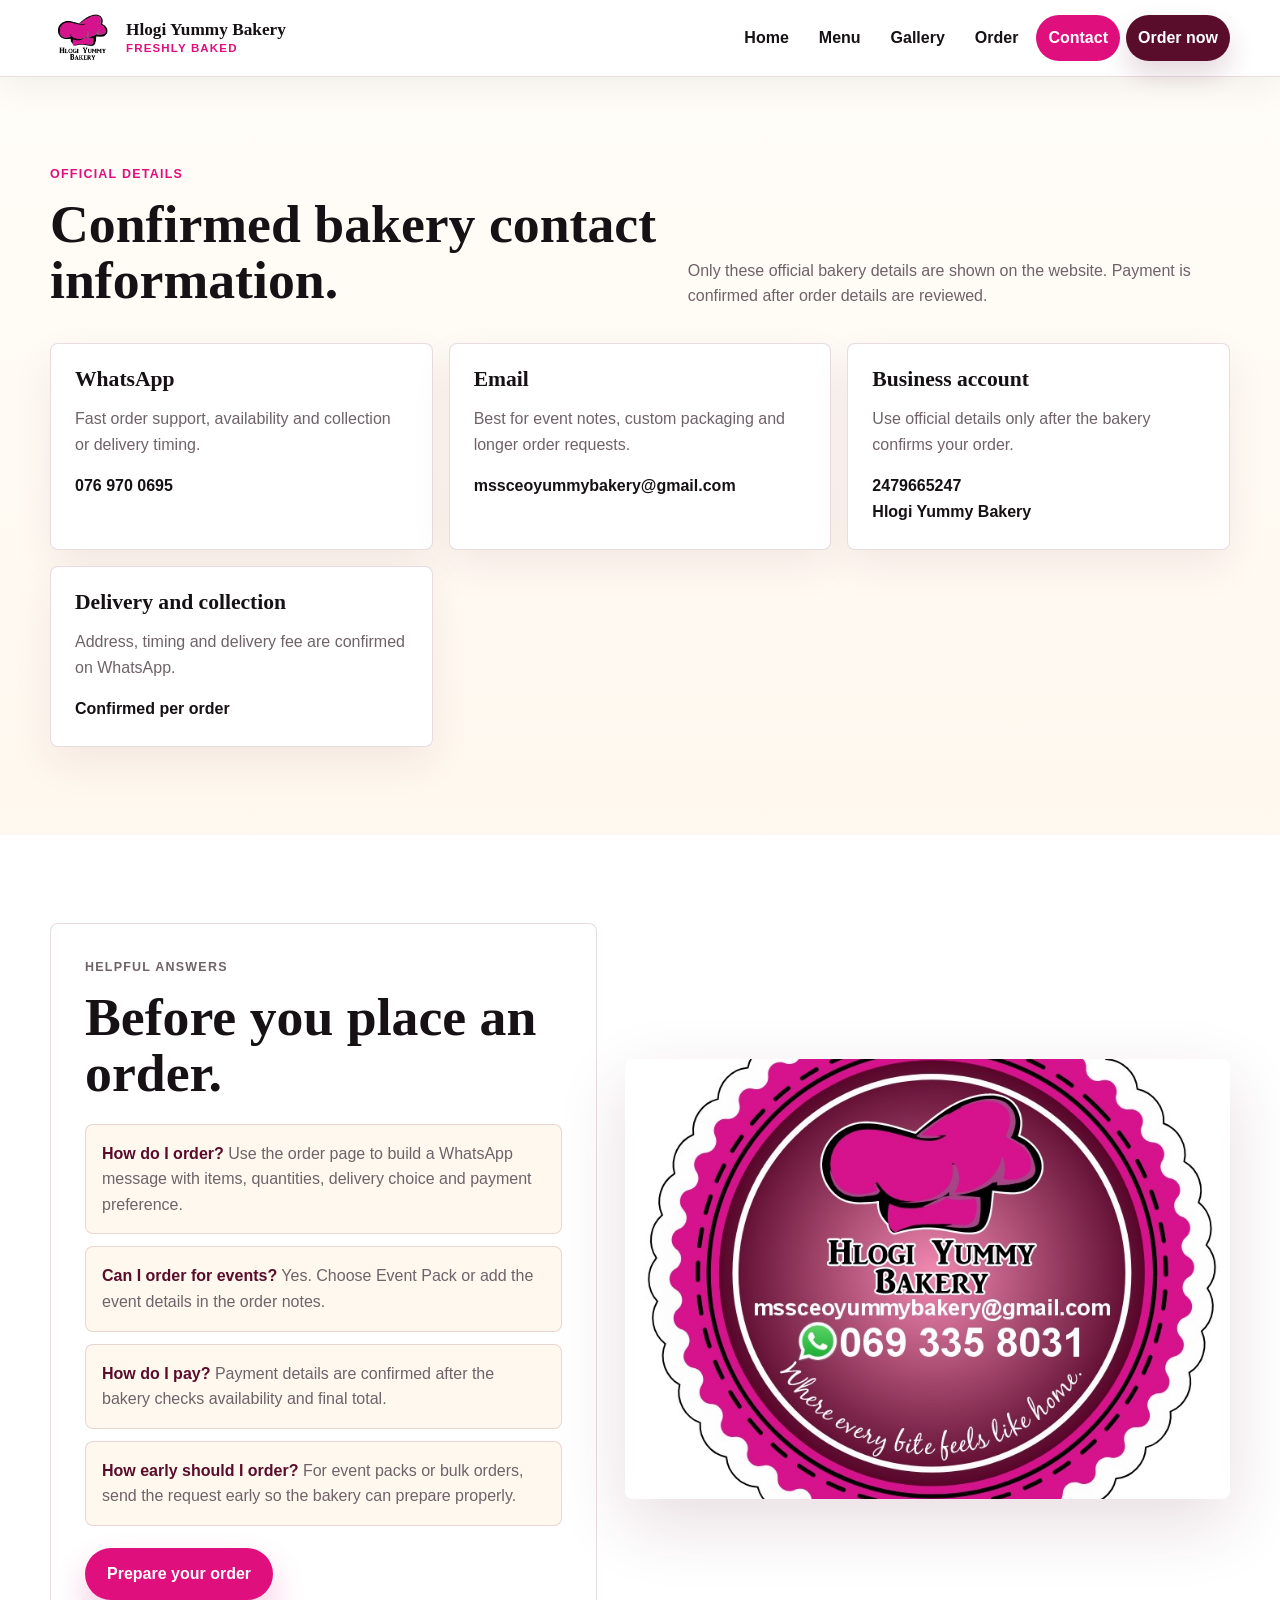
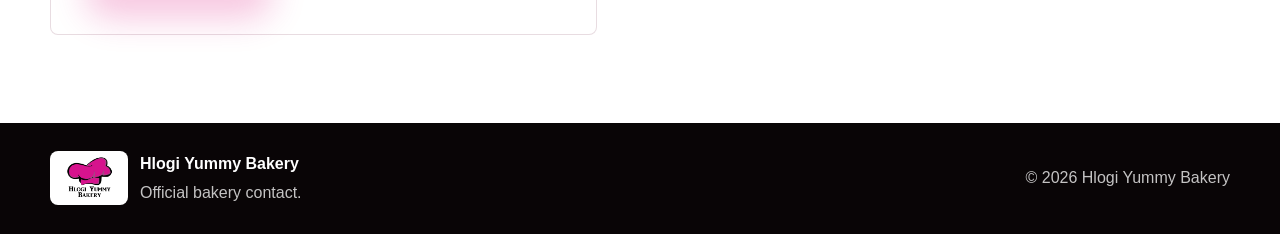
==== commit 7ee498d0: "Add files via upload" ====
--- a/contact.html
+++ b/contact.html
@@ -1,17 +1,10 @@
-﻿<!DOCTYPE html>
+<!DOCTYPE html>
 <html lang="en">
 <head>
   <meta charset="UTF-8">
   <meta name="viewport" content="width=device-width, initial-scale=1.0">
-  <meta name="description" content="Contact Hlogi Yummy Bakery for order support, event packs and official payment details.">
+  <meta name="description" content="Contact Hlogi Yummy Bakery through official WhatsApp and email for orders, event packs and payment confirmation.">
   <title>Hlogi Yummy Bakery | Contact</title>
-  <meta property="og:title" content="Hlogi Yummy Bakery | Contact Us">
-  <meta property="og:description" content="Reach our artisanal team for bespoke orders, event support, and more.">
-  <meta property="og:image" content="assets/event-pop-up.jpeg">
-  <meta property="og:url" content="https://hlogiyummybakery.co.za/contact.html">
-  <link rel="preconnect" href="https://fonts.googleapis.com">
-  <link rel="preconnect" href="https://fonts.gstatic.com" crossorigin>
-  <link href="https://fonts.googleapis.com/css2?family=Inter:wght@400;700;900&family=Playfair+Display:wght@700;900&display=swap" rel="stylesheet">
   <link rel="stylesheet" href="styles.css">
 </head>
 <body>
@@ -25,28 +18,17 @@
         <span></span><span></span><span></span>
       </button>
       <nav class="site-nav" id="siteMenu" aria-label="Primary navigation">
-        <a href="index.html" aria-label="Navigate to Home">Home</a>
-        <a href="menu.html" aria-label="View our Menu">Menu</a>
-        <a href="gallery.html" aria-label="Browse our Gallery">Gallery</a>
-        <a href="order.html" aria-label="Place an Order">Order</a>
-        <a href="contact.html" aria-label="Contact the Bakery">Contact</a>
+        <a href="index.html">Home</a>
+        <a href="menu.html">Menu</a>
+        <a href="gallery.html">Gallery</a>
+        <a href="order.html">Order</a>
+        <a href="contact.html">Contact</a>
+        <a class="nav-cta" href="order.html">Order now</a>
       </nav>
     </div>
   </header>
 
   <main>
-    <section class="hero contact-hero">
-      <div class="container hero-copy">
-        <p class="eyebrow">Contact & support</p>
-        <h1>Reach the bakery team for orders, events and delivery updates.</h1>
-        <p>Start with the order page; if you need help, contact us directly through official bakery channels.</p>
-        <div class="hero-actions">
-          <a class="button" href="order.html">Start an order</a>
-          <a class="button secondary" href="mailto:mssceoyummybakery@gmail.com">Send an email</a>
-        </div>
-      </div>
-    </section>
-
     <section class="section">
       <div class="container">
         <div class="section-head">
@@ -54,31 +36,31 @@
             <p class="section-eyebrow">Official details</p>
             <h2>Confirmed bakery contact information.</h2>
           </div>
-          <p>Use these details for order support, event planning and payment confirmation.</p>
+          <p>Only these official bakery details are shown on the website. Payment is confirmed after order details are reviewed.</p>
         </div>
-
         <div class="contact-grid">
-          <article class="contact-card"><h3>WhatsApp</h3><p>Fast order support and confirmation.</p><strong>076 970 0695</strong></article>
-          <article class="contact-card"><h3>Email</h3><p>For order notes, event details and special requests.</p><strong>mssceoyummybakery@gmail.com</strong></article>
-          <article class="contact-card"><h3>Payment support</h3><p>Bank details are shared after your order is placed.</p><strong>2479665247<br>Hlogi Yummy Bakery</strong></article>
-          <article class="contact-card"><h3>Collection details</h3><p>Pickup is confirmed on WhatsApp once the order is ready.</p><strong>Address shared on request</strong></article>
+          <article class="contact-card"><h3>WhatsApp</h3><p>Fast order support, availability and collection or delivery timing.</p><strong>076 970 0695</strong></article>
+          <article class="contact-card"><h3>Email</h3><p>Best for event notes, custom packaging and longer order requests.</p><strong>mssceoyummybakery@gmail.com</strong></article>
+          <article class="contact-card"><h3>Business account</h3><p>Use official details only after the bakery confirms your order.</p><strong>2479665247<br>Hlogi Yummy Bakery</strong></article>
+          <article class="contact-card"><h3>Delivery and collection</h3><p>Address, timing and delivery fee are confirmed on WhatsApp.</p><strong>Confirmed per order</strong></article>
         </div>
       </div>
     </section>
 
-    <section class="section feature-section">
+    <section class="section white">
       <div class="container feature-row">
         <div class="feature-copy">
           <p class="section-eyebrow">Helpful answers</p>
-          <h2>Everything you need to know before ordering.</h2>
+          <h2>Before you place an order.</h2>
           <ul class="faq-list">
-            <li><strong>How do I pay?</strong> Payment is accepted via EFT, cash on collection or after WhatsApp confirmation.</li>
-            <li><strong>Can I request special flavours?</strong> Yes — add your request in the order notes or confirm it on WhatsApp.</li>
-            <li><strong>How soon can I collect?</strong> Allow 24 hours for most bakery items. Exact times are confirmed on WhatsApp.</li>
+            <li><strong>How do I order?</strong> Use the order page to build a WhatsApp message with items, quantities, delivery choice and payment preference.</li>
+            <li><strong>Can I order for events?</strong> Yes. Choose Event Pack or add the event details in the order notes.</li>
+            <li><strong>How do I pay?</strong> Payment details are confirmed after the bakery checks availability and final total.</li>
+            <li><strong>How early should I order?</strong> For event packs or bulk orders, send the request early so the bakery can prepare properly.</li>
           </ul>
           <a class="button" href="order.html">Prepare your order</a>
         </div>
-        <img src="assets/IMG-20260515-WA0014.jpg" alt="Bakery event packaging" loading="lazy">
+        <img src="assets/IMG-20260515-WA0014.jpg" alt="Bakery packaging and products">
       </div>
     </section>
   </main>
@@ -87,12 +69,9 @@
     <div class="container footer-inner">
       <div class="footer-brand">
         <img src="assets/logo.png" alt="Hlogi Yummy Bakery logo">
-        <div>
-          <strong>Hlogi Yummy Bakery</strong>
-          <p>Official bakery contact.</p>
-        </div>
+        <div><strong>Hlogi Yummy Bakery</strong><p>Official bakery contact.</p></div>
       </div>
-      <span>© 2026 Hlogi Yummy Bakery</span>
+      <span>&copy; 2026 Hlogi Yummy Bakery</span>
     </div>
   </footer>
 
--- a/styles.css
+++ b/styles.css
@@ -1,17 +1,20 @@
-﻿:root {
-  --pink: #c5a059;
-  --plum: #1a2a44;
-  --plum-dark: #111b2c;
-  --cream: #f8f3ea;
+:root {
+  --pink: #df0f7d;
+  --pink-strong: #f72591;
+  --pink-soft: #ffe7f3;
+  --plum: #5a0c2b;
+  --plum-dark: #1b0710;
+  --ink: #161115;
+  --muted: #6f6269;
+  --cream: #fff8ef;
+  --cream-deep: #f4e8d9;
+  --champagne: #f8ead8;
   --white: #ffffff;
-  --ink: #111827;
-  --muted: #5d6681;
-  --line: rgba(32, 48, 79, 0.12);
-  --pink-soft: rgba(197, 160, 89, 0.14);
-  --radius: 28px;
-  --shadow: 0 28px 70px rgba(26, 42, 68, 0.10);
-  --font-heading: 'Playfair Display', serif;
-  --font-body: 'Inter', sans-serif;
+  --gold: #d89b2d;
+  --line: rgba(90, 12, 43, 0.14);
+  --line-dark: rgba(255, 255, 255, 0.18);
+  --shadow: 0 24px 70px rgba(90, 12, 43, 0.14);
+  --radius: 8px;
 }
 
 * {
@@ -25,12 +28,11 @@
 body {
   margin: 0;
   min-height: 100vh;
-  font-family: var(--font-body);
-  background: linear-gradient(180deg, #f7f2eb 0%, #f5ecdf 45%, #fcf7f0 100%);
+  font-family: Arial, Helvetica, sans-serif;
   color: var(--ink);
-  line-height: 1.75;
-  opacity: 0;
-  transition: opacity 0.6s ease;
+  background:
+    linear-gradient(180deg, #fffdf9 0%, var(--cream) 42%, #fffaf4 100%);
+  line-height: 1.6;
 }
 
 body.is-loaded {
@@ -38,8 +40,8 @@
 }
 
 img {
+  display: block;
   width: 100%;
-  display: block;
   max-width: 100%;
 }
 
@@ -55,883 +57,760 @@
 }
 
 .container {
-  width: min(1180px, calc(100% - 40px));
+  width: min(1180px, calc(100% - 44px));
   margin: 0 auto;
 }
 
 .site-header {
-  background: rgba(255, 255, 255, 0.8);
-  border-bottom: 1px solid var(--line);
   position: sticky;
   top: 0;
   z-index: 100;
-  backdrop-filter: blur(12px);
-  box-shadow: 0 12px 30px rgba(26, 42, 68, 0.06);
+  background: rgba(255, 255, 255, 0.96);
+  border-bottom: 1px solid var(--line);
+  backdrop-filter: blur(18px);
+  box-shadow: 0 12px 34px rgba(27, 7, 16, 0.05);
 }
 
 .header-inner {
+  min-height: 76px;
   display: flex;
   align-items: center;
   justify-content: space-between;
-  gap: 16px;
-  padding: 18px 0;
+  gap: 18px;
 }
 
 .brand {
+  min-width: max-content;
   display: flex;
   align-items: center;
-  gap: 14px;
+  gap: 12px;
 }
 
 .brand img {
-  width: 58px;
+  width: 64px;
   height: 52px;
   object-fit: contain;
 }
 
 .brand-copy {
   display: grid;
+  line-height: 1;
 }
 
 .brand-copy strong {
-  font-size: 1rem;
-  font-weight: 900;
+  font-family: Georgia, "Times New Roman", serif;
+  font-size: 1.08rem;
+  color: var(--ink);
 }
 
 .brand-copy span {
-  font-size: 0.75rem;
+  margin-top: 5px;
   color: var(--pink);
+  font-size: 0.72rem;
+  font-weight: 900;
+  letter-spacing: 0.1em;
   text-transform: uppercase;
-  letter-spacing: 0.12em;
 }
 
 .site-nav {
   display: flex;
+  align-items: center;
+  justify-content: flex-end;
+  gap: 6px;
+  flex-wrap: wrap;
+}
+
+.site-nav a {
+  min-height: 42px;
+  display: inline-flex;
+  align-items: center;
+  gap: 7px;
+  padding: 10px 12px;
+  border: 0;
+  border-radius: 999px;
+  color: var(--ink);
+  background: transparent;
+  font-weight: 800;
+  cursor: pointer;
+}
+
+.site-nav a:hover,
+.site-nav a:focus-visible,
+.site-nav a.active {
+  color: var(--white);
+  background: var(--pink);
+}
+
+.site-nav .nav-cta {
+  color: var(--white);
+  background: var(--plum);
+  box-shadow: 0 14px 28px rgba(90, 12, 43, 0.16);
+}
+
+.site-nav .nav-cta:hover,
+.site-nav .nav-cta:focus-visible,
+.site-nav .nav-cta.active {
+  background: var(--pink);
+}
+
+.nav-toggle {
+  display: none;
+  width: 44px;
+  height: 44px;
+  place-items: center;
+  border: 1px solid var(--line);
+  border-radius: 50%;
+  color: var(--plum);
+  background: var(--white);
+  cursor: pointer;
+}
+
+.nav-toggle span {
+  width: 18px;
+  height: 2px;
+  display: block;
+  background: currentColor;
+  border-radius: 999px;
+  transition: transform 180ms ease, opacity 180ms ease;
+}
+
+.nav-toggle span + span {
+  margin-top: 4px;
+}
+
+.site-header.is-open .nav-toggle span:first-child {
+  transform: translateY(6px) rotate(45deg);
+}
+
+.site-header.is-open .nav-toggle span:nth-child(2) {
+  opacity: 0;
+}
+
+.site-header.is-open .nav-toggle span:last-child {
+  transform: translateY(-6px) rotate(-45deg);
+}
+
+.button {
+  min-height: 48px;
+  display: inline-flex;
+  align-items: center;
+  justify-content: center;
+  gap: 10px;
+  padding: 13px 22px;
+  border: 0;
+  border-radius: 999px;
+  color: var(--white);
+  background: var(--pink);
+  font-weight: 900;
+  cursor: pointer;
+  box-shadow: 0 18px 34px rgba(223, 15, 125, 0.24);
+  transition: transform 180ms ease, background 180ms ease;
+}
+
+.button:hover,
+.button:focus-visible {
+  transform: translateY(-2px);
+  background: var(--plum);
+}
+
+.button.secondary {
+  color: var(--plum);
+  background: var(--white);
+  border: 1px solid var(--line);
+  box-shadow: none;
+}
+
+.eyebrow,
+.section-eyebrow {
+  margin: 0 0 12px;
+  color: var(--pink);
+  font-size: 0.78rem;
+  font-weight: 900;
+  letter-spacing: 0.1em;
+  text-transform: uppercase;
+}
+
+h1,
+h2,
+h3 {
+  margin: 0;
+  font-family: Georgia, "Times New Roman", serif;
+  line-height: 1.04;
+  letter-spacing: 0;
+}
+
+h1 {
+  font-size: clamp(3rem, 7vw, 6rem);
+}
+
+h2 {
+  font-size: clamp(2rem, 4.2vw, 3.7rem);
+}
+
+h3 {
+  font-size: 1.35rem;
+}
+
+.hero {
+  min-height: 76vh;
+  display: grid;
+  align-items: end;
+  padding: 96px 0 70px;
+  color: var(--white);
+  background:
+    linear-gradient(90deg, rgba(27, 7, 16, 0.94), rgba(90, 12, 43, 0.78) 48%, rgba(27, 7, 16, 0.16)),
+    url("assets/hero-packaging.jpeg") center/cover no-repeat;
+}
+
+.home-hero {
+  min-height: calc(100vh - 76px);
+}
+
+.hero-grid {
+  display: grid;
+  grid-template-columns: minmax(0, 1fr) 420px;
+  gap: 34px;
+  align-items: end;
+}
+
+.hero-copy {
+  max-width: 800px;
+}
+
+.hero-copy h1,
+.hero-copy h2 {
+  color: var(--white);
+}
+
+.hero-copy p:not(.eyebrow) {
+  max-width: 680px;
+  color: rgba(255, 255, 255, 0.86);
+  font-size: clamp(1.04rem, 2vw, 1.24rem);
+}
+
+.hero-actions {
+  display: flex;
+  align-items: center;
   gap: 12px;
   flex-wrap: wrap;
-}
-
-.site-nav a {
-  padding: 12px 16px;
+  margin-top: 28px;
+}
+
+.hero-logo {
+  width: min(230px, 64vw);
+  margin-bottom: 22px;
+  padding: 14px;
+  border-radius: var(--radius);
+  background: rgba(255, 255, 255, 0.95);
+  box-shadow: var(--shadow);
+}
+
+.hero-card {
+  padding: 20px;
+  border: 1px solid var(--line-dark);
+  border-radius: var(--radius);
+  background: rgba(255, 255, 255, 0.12);
+  backdrop-filter: blur(14px);
+}
+
+.hero-card img {
+  height: 310px;
+  object-fit: cover;
+  border-radius: var(--radius);
+}
+
+.hero-card-body {
+  padding-top: 18px;
+}
+
+.hero-card h3 {
+  color: var(--white);
+}
+
+.hero-card p {
+  color: rgba(255, 255, 255, 0.78);
+}
+
+.hero-badges {
+  display: flex;
+  gap: 10px;
+  flex-wrap: wrap;
+  margin-top: 28px;
+}
+
+.hero-badges span {
+  padding: 10px 12px;
+  border: 1px solid var(--line-dark);
   border-radius: 999px;
-  transition: background 180ms ease, color 180ms ease;
-  font-weight: 700;
-}
-
-.site-nav a:hover,
-.site-nav a:focus-visible {
-  background: var(--pink);
+  color: rgba(255, 255, 255, 0.86);
+  background: rgba(255, 255, 255, 0.11);
+  font-weight: 800;
+  font-size: 0.9rem;
+}
+
+.section {
+  padding: 88px 0;
+}
+
+.section.white {
+  background: var(--white);
+}
+
+.section.dark {
   color: var(--white);
-}
-
-.nav-toggle {
-  display: none;
-  width: 46px;
-  height: 46px;
-  border-radius: 50%;
-  border: 1px solid var(--line);
+  background:
+    linear-gradient(135deg, rgba(27, 7, 16, 0.96), rgba(90, 12, 43, 0.92)),
+    url("assets/cookie-packs.jpeg") center/cover no-repeat;
+}
+
+.section.dark h2,
+.section.dark h3 {
+  color: var(--white);
+}
+
+.section.dark p,
+.section.dark li {
+  color: rgba(255, 255, 255, 0.76);
+}
+
+.section.dark .section-eyebrow {
+  color: #f6d27d;
+}
+
+.customer-essentials {
+  background:
+    linear-gradient(180deg, var(--cream), var(--champagne));
+}
+
+.signature-section {
+  background:
+    linear-gradient(180deg, var(--white), #fff7fb);
+}
+
+.section-head {
+  display: flex;
+  align-items: end;
+  justify-content: space-between;
+  gap: 28px;
+  margin-bottom: 34px;
+}
+
+.section-head > p {
+  max-width: 560px;
+  margin: 0;
+  color: var(--muted);
+}
+
+.split-grid {
+  display: grid;
+  grid-template-columns: 0.95fr 1.05fr;
+  gap: 32px;
+  align-items: center;
+}
+
+.panel {
+  padding: 36px;
+  border: 1px solid var(--line);
+  border-radius: var(--radius);
   background: var(--white);
+  box-shadow: 0 18px 45px rgba(90, 12, 43, 0.07);
+}
+
+.panel.soft {
+  background: linear-gradient(135deg, var(--white), var(--pink-soft));
+}
+
+.panel p {
+  color: var(--muted);
+}
+
+.photo-card {
+  overflow: hidden;
+  border-radius: var(--radius);
+  box-shadow: var(--shadow);
+}
+
+.photo-card img {
+  height: 560px;
+  object-fit: cover;
+}
+
+.metric-grid,
+.feature-grid,
+.need-grid,
+.collection-grid,
+.menu-grid,
+.contact-grid {
+  display: grid;
+  grid-template-columns: repeat(3, 1fr);
+  gap: 16px;
+}
+
+.metric,
+.feature-card,
+.need-card,
+.menu-card,
+.contact-card,
+.event-card,
+.gallery-note {
+  padding: 24px;
+  border: 1px solid var(--line);
+  border-radius: var(--radius);
+  background: var(--white);
+  box-shadow: 0 16px 42px rgba(90, 12, 43, 0.07);
+}
+
+.feature-card,
+.need-card,
+.collection-card,
+.menu-card,
+.contact-card,
+.event-card {
+  transition: transform 180ms ease, box-shadow 180ms ease, border-color 180ms ease;
+}
+
+.feature-card:hover,
+.need-card:hover,
+.collection-card:hover,
+.menu-card:hover,
+.contact-card:hover,
+.event-card:hover {
+  transform: translateY(-3px);
+  border-color: rgba(223, 15, 125, 0.28);
+  box-shadow: 0 22px 60px rgba(90, 12, 43, 0.12);
+}
+
+.metric strong {
+  display: block;
   color: var(--plum);
-  align-items: center;
-  justify-content: center;
-  cursor: pointer;
-}
-
-.nav-toggle span {
-  width: 20px;
-  height: 2px;
-  background: currentColor;
-  border-radius: 999px;
-  display: block;
-}
-
-.nav-toggle span + span {
-  margin-top: 5px;
-}
-
-.hero {
-  padding: 90px 0 60px;
-  min-height: 68vh;
-  display: grid;
-  place-items: center;
+  font-family: Georgia, "Times New Roman", serif;
+  font-size: 2rem;
+  line-height: 1;
+}
+
+.metric span,
+.feature-card p,
+.need-card p,
+.collection-card p,
+.menu-card p,
+.contact-card p,
+.event-card p,
+.gallery-note p {
+  color: var(--muted);
+}
+
+.need-grid {
+  grid-template-columns: repeat(4, 1fr);
+}
+
+.need-card {
+  min-height: 260px;
+  display: flex;
+  flex-direction: column;
+}
+
+.need-card span {
+  color: var(--pink);
+  font-weight: 900;
+  letter-spacing: 0.08em;
+}
+
+.need-card h3 {
+  margin-top: 18px;
+}
+
+.need-card a {
+  margin-top: auto;
+  color: var(--plum);
+  font-weight: 900;
+}
+
+.need-card a:hover,
+.need-card a:focus-visible {
+  color: var(--pink);
+}
+
+.collection-grid {
+  grid-template-columns: repeat(3, 1fr);
+}
+
+.collection-card {
+  overflow: hidden;
+  border: 1px solid var(--line);
+  border-radius: var(--radius);
+  background: var(--white);
+  box-shadow: 0 18px 48px rgba(90, 12, 43, 0.08);
+}
+
+.collection-card img {
+  height: 310px;
+  object-fit: cover;
+}
+
+.collection-card div {
+  padding: 24px;
+}
+
+.collection-card span {
+  color: var(--pink);
+  font-size: 0.78rem;
+  font-weight: 900;
+  letter-spacing: 0.1em;
+  text-transform: uppercase;
+}
+
+.collection-card h3 {
+  margin-top: 10px;
+}
+
+.collection-card a,
+.card-link {
+  color: var(--plum);
+  font-weight: 900;
+}
+
+.collection-card a:hover,
+.collection-card a:focus-visible,
+.card-link:hover,
+.card-link:focus-visible {
+  color: var(--pink);
+}
+
+.menu-card {
+  min-height: 230px;
+  display: flex;
+  flex-direction: column;
+  justify-content: space-between;
   position: relative;
   overflow: hidden;
 }
 
-.hero::before {
+.menu-card::before {
   content: "";
   position: absolute;
-  inset: 0;
-  background: linear-gradient(180deg, rgba(32, 48, 79, 0.55), rgba(32, 48, 79, 0.78));
-  z-index: 0;
-}
-
-@keyframes fadeInUp {
-  from {
-    opacity: 0;
-    transform: translateY(20px);
-  }
-  to {
-    opacity: 1;
-    transform: translateY(0);
-  }
-}
-
-.hero .container,
-.hero-copy,
-.hero-panel,
-.feature-row,
-.card-grid article,
-.menu-grid article,
-.event-grid article,
-.contact-grid article,
-.gallery-item,
-.order-group,
-.summary-panel {
-  opacity: 0;
-}
-
-body.is-loaded .hero .container,
-body.is-loaded .hero-copy,
-body.is-loaded .hero-panel,
-body.is-loaded .feature-row,
-body.is-loaded .card-grid article,
-body.is-loaded .menu-grid article,
-body.is-loaded .event-grid article,
-body.is-loaded .contact-grid article,
-body.is-loaded .gallery-item,
-body.is-loaded .order-group,
-body.is-loaded .summary-panel {
-  animation: fadeInUp 0.8s ease forwards;
-}
-
-body.is-loaded .hero-copy { animation-delay: 0.1s; }
-body.is-loaded .hero-panel { animation-delay: 0.2s; }
-body.is-loaded .feature-row { animation-delay: 0.3s; }
-body.is-loaded .card-grid article:nth-child(1) { animation-delay: 0.1s; }
-body.is-loaded .card-grid article:nth-child(2) { animation-delay: 0.2s; }
-body.is-loaded .card-grid article:nth-child(3) { animation-delay: 0.3s; }
-body.is-loaded .card-grid article:nth-child(4) { animation-delay: 0.4s; }
-
-.home-hero {
-  background: linear-gradient(180deg, rgba(27, 7, 16, 0.94), rgba(90, 12, 43, 0.92)), url("assets/hero-packaging.jpeg") center/cover no-repeat;
+  inset: 0 0 auto;
+  height: 6px;
+  background: linear-gradient(90deg, var(--pink), var(--gold));
+}
+
+.menu-card .menu-meta {
+  display: flex;
+  justify-content: space-between;
+  gap: 12px;
+  align-items: center;
+  margin-top: 18px;
+  color: var(--plum);
+  font-weight: 900;
+}
+
+.card-link {
+  margin-top: 14px;
+  display: inline-flex;
+  width: max-content;
+  align-items: center;
+}
+
+.menu-thumb {
+  height: 150px;
+  margin: -24px -24px 20px;
+  object-fit: cover;
+}
+
+.feature-row {
+  display: grid;
+  grid-template-columns: 0.95fr 1.05fr;
+  gap: 28px;
+  align-items: center;
+}
+
+.feature-row > img {
+  height: 440px;
+  object-fit: cover;
+  border-radius: var(--radius);
+  box-shadow: var(--shadow);
+}
+
+.feature-copy {
+  padding: 34px;
+  border: 1px solid var(--line);
+  border-radius: var(--radius);
+  background: var(--white);
+}
+
+.feature-copy p {
+  color: var(--muted);
+}
+
+.steps-grid {
+  display: grid;
+  grid-template-columns: repeat(4, 1fr);
+  gap: 14px;
+}
+
+.step-card {
+  padding: 22px;
+  border: 1px solid var(--line);
+  border-radius: var(--radius);
+  background: rgba(255, 255, 255, 0.08);
+  border-color: var(--line-dark);
+}
+
+.step-card span {
+  width: 38px;
+  height: 38px;
+  display: grid;
+  place-items: center;
+  margin-bottom: 16px;
+  border-radius: 50%;
   color: var(--white);
-}
-
-.home-hero .hero-copy,
-.home-hero .hero-copy h1,
-.home-hero .hero-copy p,
-.home-hero .eyebrow,
-.home-hero .hero-actions a {
-  color: var(--white);
-}
-
-.home-hero .hero-actions .button.secondary {
-  color: var(--plum);
-}
-
-.menu-hero {
-  background: linear-gradient(180deg, rgba(27, 7, 16, 0.96), rgba(90, 12, 43, 0.92)), url("assets/multi-packages.jpeg") center/cover no-repeat;
-  color: var(--white);
-}
-
-.order-hero {
-  background: linear-gradient(180deg, rgba(27, 7, 16, 0.96), rgba(90, 12, 43, 0.92)), url("assets/order-method.jpeg") center/cover no-repeat;
-  color: var(--white);
-}
-
-.contact-hero {
-  background: linear-gradient(180deg, rgba(27, 7, 16, 0.96), rgba(90, 12, 43, 0.92)), url("assets/event-pop-up.jpeg") center/cover no-repeat;
-  color: var(--white);
-}
-
-.gallery-hero {
-  background: linear-gradient(180deg, rgba(27, 7, 16, 0.96), rgba(90, 12, 43, 0.92)), url("assets/display-stack.jpeg") center/cover no-repeat;
-  color: var(--white);
-}
-
-.hero-copy {
-  position: relative;
-  z-index: 2;
-  max-width: 600px;
-}
-
-.hero-grid {
-  display: grid;
-  grid-template-columns: 1.1fr 0.9fr;
-  gap: 32px;
-  align-items: center;
-  position: relative;
-  z-index: 2;
-}
-
-.hero-badges {
-  display: flex;
-  flex-wrap: wrap;
-  gap: 12px;
-  margin-top: 28px;
-}
-
-.hero-badges span {
-  display: inline-flex;
-  align-items: center;
-  justify-content: center;
-  padding: 12px 18px;
-  border-radius: 999px;
-  background: rgba(255, 255, 255, 0.95);
-  color: var(--plum-dark);
-  font-size: 0.9rem;
-  font-weight: 800;
-  border: 1px solid rgba(32, 48, 79, 0.1);
-}
-
-.hero-panel {
-  padding: 32px;
-  border-radius: 30px;
-  background: rgba(255, 255, 255, 0.8);
-  border: 1px solid var(--line);
-  box-shadow: 0 34px 90px rgba(26, 42, 68, 0.12);
-  backdrop-filter: blur(12px);
-  color: var(--plum-dark);
-}
-
-.panel-label {
-  display: inline-flex;
-  margin-bottom: 18px;
-  color: var(--plum);
-  text-transform: uppercase;
-  letter-spacing: 0.18em;
-  font-weight: 900;
-  font-size: 0.72rem;
-}
-
-.hero-panel h2 {
-  color: var(--plum-dark);
-}
-
-.hero::before {
-  content: "";
-  position: absolute;
-  inset: 0;
-  background: linear-gradient(180deg, rgba(27, 7, 16, 0.7), rgba(90, 12, 43, 0.8));
-  z-index: 0;
-}
-
-.hero-panel p,
-.hero-stats span {
-  color: var(--muted);
-}
-
-.hero-panel h2 {
-  margin: 0 0 18px;
-  font-size: clamp(2.1rem, 3vw, 2.7rem);
-  line-height: 1.05;
-}
-
-.hero-panel p {
-  margin: 0 0 24px;
-  color: var(--muted);
-  line-height: 1.8;
-}
-
-.hero-visual {
-  overflow: hidden;
-  border-radius: 24px;
-  margin-bottom: 24px;
-  max-width: 540px;
-  box-shadow: 0 28px 70px rgba(0, 0, 0, 0.18);
-}
-
-.hero-visual img {
-  display: block;
-  width: 100%;
-  height: auto;
-  object-fit: cover;
-}
-
-.stats-label {
-  margin: 0 0 16px;
-  font-size: 0.88rem;
-  text-transform: uppercase;
-  letter-spacing: 0.18em;
-  color: var(--pink);
-  font-weight: 900;
-}
-
-.hero-stats {
-  display: grid;
-  grid-template-columns: repeat(3, minmax(0, 1fr));
-  gap: 16px;
-}
-
-.hero-stats div {
-  padding: 22px 20px;
-  border-radius: 22px;
-  background: rgba(248, 243, 234, 0.94);
-  border: 1px solid rgba(32, 48, 79, 0.08);
-}
-
-.hero-event-card {
-  display: grid;
-  grid-template-columns: 140px 1fr;
-  gap: 22px;
-  align-items: center;
-  padding: 24px;
-  border-radius: 28px;
-  background: rgba(255, 255, 255, 0.96);
-  border: 1px solid rgba(32, 48, 79, 0.08);
-  box-shadow: 0 24px 70px rgba(18, 13, 13, 0.08);
-  margin-bottom: 24px;
-}
-
-.event-thumb img {
-  width: 100%;
-  height: 100%;
-  object-fit: cover;
-  border-radius: 22px;
-}
-
-.event-eyebrow {
-  margin: 0 0 10px;
-  font-size: 0.78rem;
-  font-weight: 900;
-  text-transform: uppercase;
-  letter-spacing: 0.16em;
-  color: var(--pink);
-}
-
-.countdown-grid {
-  display: grid;
-  grid-template-columns: repeat(4, minmax(0, 1fr));
-  gap: 12px;
-  margin: 20px 0 12px;
-}
-
-.countdown-grid div {
-  padding: 16px 14px;
-  background: var(--plum);
-  color: var(--white);
-  border-radius: 18px;
-  text-align: center;
-}
-
-.countdown-grid strong {
-  display: block;
-  font-size: 1.45rem;
-}
-
-.countdown-grid span {
-  display: block;
-  margin-top: 6px;
-  font-size: 0.85rem;
-  color: rgba(255, 255, 255, 0.95);
-}
-
-.event-meta {
-  margin: 0;
-  color: var(--muted);
-  font-size: 0.95rem;
-}
-
-.event-card-top {
-  display: grid;
-  grid-template-columns: 110px 1fr;
-  gap: 18px;
-  align-items: center;
-  margin-bottom: 18px;
-}
-
-.event-card-top img {
-  width: 100%;
-  height: 100%;
-  object-fit: cover;
-  border-radius: 20px;
-}
-
-.event-card h3 {
-  margin: 0;
-  font-size: 1.25rem;
-}
-
-.event-list-section .event-card {
-  min-height: auto;
-}
-
-@media (max-width: 980px) {
-  .hero-event-card,
-  .event-card-top {
-    grid-template-columns: 1fr;
-  }
-
-  .countdown-grid {
-    grid-template-columns: repeat(2, minmax(0, 1fr));
-  }
-}
-
-@media (max-width: 760px) {
-  .hero-event-card {
-    padding: 20px;
-  }
-
-  .event-card-top {
-    gap: 14px;
-  }
-}
-
-.hero-stats strong {
-  display: block;
-  font-size: 1.45rem;
-  color: var(--plum);
-}
-
-.hero-stats span {
-  display: block;
-  margin-top: 10px;
-  color: var(--muted);
-  font-size: 0.95rem;
-  line-height: 1.7;
-}
-
-.gallery-item a {
-  display: block;
-  width: 100%;
-  height: 100%;
-  overflow: hidden;
-  border-radius: 24px;
-}
-
-.gallery-item a:hover img,
-.gallery-item a:focus-visible img {
-  transform: scale(1.03);
-}
-
-.gallery-item img {
-  transition: transform 220ms ease;
-}
-
-.image-modal {
-  position: fixed;
-  inset: 0;
-  display: flex;
-  align-items: center;
-  justify-content: center;
-  padding: 28px;
-  background: rgba(10, 12, 25, 0.85);
-  opacity: 0;
-  pointer-events: none;
-  transition: opacity 180ms ease;
-  z-index: 250;
-}
-
-.image-modal.open {
-  opacity: 1;
-  pointer-events: auto;
-}
-
-.image-modal img {
-  max-width: 100%;
-  max-height: 100%;
-  border-radius: 24px;
-  box-shadow: 0 40px 120px rgba(0, 0, 0, 0.35);
-}
-
-.modal-close {
-  position: absolute;
-  top: 20px;
-  right: 20px;
-  width: 46px;
-  height: 46px;
-  border: none;
-  border-radius: 50%;
-  background: rgba(255, 255, 255, 0.18);
-  color: var(--white);
-  font-size: 1.5rem;
-  cursor: pointer;
-  box-shadow: 0 10px 30px rgba(0, 0, 0, 0.2);
-}
-
-@media (max-width: 980px) {
-  .hero-stats {
-    grid-template-columns: 1fr 1fr;
-  }
-}
-
-@media (max-width: 760px) {
-  .hero-stats {
-    grid-template-columns: 1fr;
-  }
-}
-
-.eyebrow,
-.section-eyebrow {
-  margin: 0 0 18px;
-  font-size: 0.78rem;
-  font-weight: 900;
-  letter-spacing: 0.16em;
-  text-transform: uppercase;
-  color: var(--pink);
-}
-
-.hero h1,
-.section-head h2,
-.summary-header h2,
-.hero-panel h2,
-.section-title h2,
-h1, h2, h3 {
-  margin: 0;
-  font-family: var(--font-heading);
-}
-
-.hero h1 {
-  font-size: clamp(2.8rem, 5vw, 4rem);
-  line-height: 1.02;
-}
-
-.hero p {
-  margin: 18px 0 0;
-  color: rgba(255, 255, 255, 0.95);
-  font-size: 1.05rem;
-  max-width: 700px;
-}
-
-.hero-actions {
-  margin-top: 30px;
-  display: flex;
-  flex-wrap: wrap;
-  gap: 14px;
-}
-
-.button {
-  display: inline-flex;
-  align-items: center;
-  justify-content: center;
-  gap: 10px;
-  padding: 14px 24px;
-  border-radius: 999px;
-  border: 0;
   background: var(--pink);
-  color: var(--white);
-  font-weight: 900;
-  cursor: pointer;
-  transition: transform 180ms ease, box-shadow 180ms ease;
-  box-shadow: 0 18px 34px rgba(223, 15, 125, 0.24);
-}
-
-.button.secondary {
-  background: rgba(255, 255, 255, 0.95);
-  color: var(--plum);
-  box-shadow: none;
-  border: 1px solid rgba(90, 12, 43, 0.14);
-}
-
-.button:hover,
-.button:focus-visible {
-  transform: translateY(-1px);
-}
-
-.section {
-  padding: 70px 0;
-  background: rgba(248, 243, 234, 0.88);
-}
-
-.section:nth-of-type(even) {
-  background: rgba(255, 250, 244, 0.98);
-}
-
-.section-head {
-  display: grid;
-  gap: 20px;
-  margin-bottom: 32px;
-}
-
-.section-head > div {
-  max-width: 680px;
-}
-
-.feature-card,
-.menu-card,
-.event-card,
-.contact-card {
-  min-height: 220px;
-  background: linear-gradient(180deg, #fffaf2, #f5ece0);
-  border-color: rgba(32, 48, 79, 0.12);
-}
-
-.feature-row img {
-  width: 100%;
-  border-radius: 28px;
-  object-fit: cover;
-  min-height: 420px;
-}
-
-.section-head h2 {
-  font-size: clamp(2rem, 3.5vw, 3.6rem);
-}
-
-.section-head p {
-  margin: 18px 0 0;
-  color: var(--muted);
-  max-width: 640px;
-}
-
-.card-grid,
-.menu-grid,
-.event-grid,
-.contact-grid,
-.summary-meta,
-.gallery-grid {
-  display: grid;
-  gap: 20px;
-}
-
-.card-grid,
-.menu-grid,
-.event-grid,
-.gallery-grid {
-  grid-template-columns: repeat(auto-fit, minmax(240px, 1fr));
-}
-
-.gallery-item {
-  overflow: hidden;
-  border-radius: 24px;
-  background: linear-gradient(180deg, #fffaf2, #f5ece0);
-  box-shadow: var(--shadow);
-  min-height: 320px;
-}
-
-.gallery-item img {
-  width: 100%;
-  height: 100%;
-  object-fit: cover;
-  display: block;
-}
-
-.contact-grid {
-  grid-template-columns: repeat(2, minmax(240px, 1fr));
-}
-
-.feature-row {
-  display: grid;
-  grid-template-columns: 1fr 1fr;
-  gap: 36px;
-  align-items: stretch;
-}
-
-.feature-row img {
-  width: 100%;
-  max-height: 360px;
-  object-fit: cover;
-  border-radius: 28px;
-}
-
-.feature-card,
-.menu-card,
-.event-card,
-.contact-card,
-.gallery-item {
-  padding: 26px;
-  border-radius: var(--radius);
-  background: var(--white);
-  border: 1px solid rgba(90, 12, 43, 0.08);
-  box-shadow: 0 18px 50px rgba(58, 8, 30, 0.08);
-  min-height: 210px;
-}
-
-.gallery-item {
-  display: grid;
-}
-
-.gallery-item img {
-  display: block;
-  width: 100%;
-  height: 100%;
-  object-fit: cover;
-  border-radius: calc(var(--radius) - 4px);
-}
-
-.menu-card h3,
-.event-card h3,
-.contact-card h3,
-.feature-card h3 {
-  margin-top: 0;
-  color: var(--plum);
-  font-size: 1.35rem;
-}
-
-.menu-card p,
-.event-card p,
-.contact-card p,
-.feature-card p {
-  margin: 14px 0 0;
-  color: var(--muted);
-}
-
-.menu-card span,
-.feature-card span {
-  margin-top: 18px;
-  display: inline-flex;
-  font-weight: 900;
-  color: var(--pink);
+  font-weight: 900;
+}
+
+.step-card p {
+  color: rgba(255, 255, 255, 0.76);
 }
 
 .order-layout {
   display: grid;
-  grid-template-columns: 1.4fr 1fr;
-  gap: 32px;
+  grid-template-columns: minmax(0, 1fr) 390px;
+  gap: 24px;
   align-items: start;
 }
 
 .order-builder,
 .summary-panel {
+  border: 1px solid var(--line);
+  border-radius: var(--radius);
   background: var(--white);
-  border: 1px solid var(--line);
-  border-radius: var(--radius);
-  box-shadow: var(--shadow);
+  box-shadow: 0 18px 45px rgba(90, 12, 43, 0.08);
 }
 
 .order-builder {
-  display: grid;
-  gap: 24px;
-  padding: 28px;
+  padding: 30px;
 }
 
 .order-group {
-  padding: 28px;
-  border-radius: 28px;
-  background: #fff;
-  border: 1px solid rgba(172, 137, 127, 0.18);
-  box-shadow: 0 12px 32px rgba(18, 13, 13, 0.04);
+  padding: 24px 0;
+  border-top: 1px solid var(--line);
+}
+
+.order-group:first-child {
+  padding-top: 0;
+  border-top: 0;
 }
 
 .section-title {
   display: grid;
-  gap: 12px;
+  grid-template-columns: auto 1fr;
+  gap: 14px;
+  align-items: start;
   margin-bottom: 18px;
 }
 
 .section-title h2 {
-  margin: 0;
-  font-size: 1.55rem;
+  font-size: clamp(1.7rem, 3vw, 2.5rem);
 }
 
 .section-title p {
-  margin: 0;
+  margin: 6px 0 0;
   color: var(--muted);
-  line-height: 1.7;
 }
 
 .step-badge {
   display: inline-flex;
   align-items: center;
   justify-content: center;
-  padding: 8px 14px;
+  min-height: 32px;
+  padding: 7px 10px;
   border-radius: 999px;
-  background: rgba(223, 15, 125, 0.08);
+  color: var(--white);
+  background: var(--plum);
+  font-size: 0.78rem;
+  font-weight: 900;
+  white-space: nowrap;
+}
+
+.order-products {
+  display: grid;
+  grid-template-columns: repeat(2, 1fr);
+  gap: 12px;
+}
+
+.product-row {
+  min-height: 112px;
+  padding: 15px;
+  display: grid;
+  grid-template-columns: 1fr auto;
+  gap: 12px;
+  align-items: center;
+  border: 1px solid var(--line);
+  border-radius: var(--radius);
+  background: var(--cream);
+}
+
+.product-row strong {
   color: var(--plum);
-  font-size: 0.78rem;
-  font-weight: 900;
-  letter-spacing: 0.16em;
-  text-transform: uppercase;
-  width: fit-content;
-}
-
-.order-products {
-  display: grid;
-  gap: 16px;
-  padding-top: 10px;
-}
-
-.product-row {
-  display: grid;
-  grid-template-columns: 1fr auto;
-  gap: 20px;
-  align-items: center;
-  padding: 22px 24px;
-  border-radius: 24px;
-  background: #fff;
-  border: 1px solid rgba(172, 137, 127, 0.18);
-  box-shadow: 0 10px 22px rgba(40, 23, 14, 0.05);
-  transition: transform 0.3s ease, box-shadow 0.3s ease;
-}
-
-.product-row:hover {
-  transform: translateY(-4px);
-  box-shadow: 0 14px 28px rgba(40, 23, 14, 0.1);
-}
-
-.product-row strong {
-  display: block;
-  font-size: 1.05rem;
+}
+
+.product-row p {
+  margin: 5px 0 0;
+  color: var(--muted);
+  font-size: 0.9rem;
+}
+
+.quantity-control {
+  display: grid;
+  grid-template-columns: 36px 48px 36px;
+  overflow: hidden;
+  border: 1px solid var(--line);
+  border-radius: 999px;
+  background: var(--white);
+}
+
+.quantity-control button,
+.quantity-control input {
+  height: 38px;
+  border: 0;
+  background: transparent;
+  text-align: center;
+}
+
+.quantity-control button {
   color: var(--plum);
-}
-
-.product-row p {
-  margin: 10px 0 0;
-  color: var(--muted);
-  line-height: 1.7;
-}
-
-.quantity-control {
-  display: inline-grid;
-  grid-template-columns: 42px 60px 42px;
-  border-radius: 999px;
-  overflow: hidden;
-  background: #fff;
-  border: 1px solid rgba(172, 137, 127, 0.18);
-  box-shadow: inset 0 0 0 1px rgba(172, 137, 127, 0.06);
-}
-
-.quantity-control button {
-  border: 0;
-  background: var(--cream);
-  color: var(--plum);
+  font-size: 1.18rem;
+  font-weight: 900;
   cursor: pointer;
-  font-size: 1.15rem;
-  font-weight: 900;
-  width: 100%;
-  height: 48px;
-}
-
-.quantity-control button:hover,
-.quantity-control button:focus-visible {
-  background: var(--pink-soft);
-  color: var(--plum);
 }
 
 .quantity-control input {
-  width: 100%;
-  border: 0;
-  text-align: center;
-  font-weight: 900;
+  width: 48px;
   color: var(--ink);
-  font-size: 1rem;
-}
-
-.field-grid,
-.choice-grid,
-.summary-meta {
-  display: grid;
-  gap: 16px;
-}
-
-.field-grid,
-.choice-grid {
-  grid-template-columns: repeat(2, minmax(0, 1fr));
-}
-
-.choice-grid.three {
-  grid-template-columns: repeat(3, minmax(0, 1fr));
+  font-weight: 900;
+}
+
+.quantity-control input::-webkit-outer-spin-button,
+.quantity-control input::-webkit-inner-spin-button {
+  margin: 0;
+  appearance: none;
+}
+
+.field-grid {
+  display: grid;
+  grid-template-columns: repeat(2, 1fr);
+  gap: 12px;
 }
 
 .field,
 .choice {
   display: grid;
-  gap: 10px;
+  gap: 8px;
 }
 
 label {
-  font-weight: 900;
   color: var(--plum);
+  font-size: 0.9rem;
+  font-weight: 900;
 }
 
 input[type="text"],
@@ -939,24 +818,34 @@
 input[type="time"],
 textarea {
   width: 100%;
-  min-height: 50px;
-  padding: 14px 16px;
-  border-radius: 16px;
-  border: 1px solid var(--line);
+  min-height: 48px;
+  padding: 12px 14px;
+  border: 1px solid var(--line);
+  border-radius: var(--radius);
+  color: var(--ink);
   background: var(--white);
-  color: var(--ink);
+  outline: none;
 }
 
 textarea {
-  min-height: 120px;
+  min-height: 100px;
   resize: vertical;
 }
 
 input:focus,
 textarea:focus {
-  outline: none;
   border-color: var(--pink);
   box-shadow: 0 0 0 4px rgba(223, 15, 125, 0.12);
+}
+
+.choice-grid {
+  display: grid;
+  grid-template-columns: repeat(2, 1fr);
+  gap: 10px;
+}
+
+.choice-grid.four {
+  grid-template-columns: repeat(4, 1fr);
 }
 
 .choice input {
@@ -966,15 +855,18 @@
 }
 
 .choice span {
+  min-height: 54px;
   display: flex;
   align-items: center;
   justify-content: center;
-  padding: 14px 16px;
-  border-radius: 16px;
-  border: 1px solid var(--line);
+  padding: 12px;
+  border: 1px solid var(--line);
+  border-radius: var(--radius);
+  color: var(--ink);
   background: var(--cream);
+  font-weight: 900;
+  text-align: center;
   cursor: pointer;
-  font-weight: 800;
 }
 
 .choice input:checked + span {
@@ -983,371 +875,370 @@
   border-color: var(--plum);
 }
 
+.delivery-fields[hidden] {
+  display: none;
+}
+
 .delivery-fields {
-  margin-top: 18px;
+  margin-top: 12px;
 }
 
 .summary-panel {
-  padding: 0;
   position: sticky;
-  top: 110px;
-  display: grid;
-}
-
-.receipt-inner {
-  padding: 34px;
-  display: grid;
-  gap: 22px;
-  background: #fff;
-  position: relative;
-}
-
-.receipt-inner::before {
-  content: "";
-  position: absolute;
-  top: 0;
-  left: 0;
-  right: 0;
-  height: 8px;
-  background-image: radial-gradient(circle at 4px 8px, transparent 4px, var(--white) 4px);
-  background-size: 8px 8px;
-  background-repeat: repeat-x;
-  transform: translateY(-8px);
-}
-
-.summary-box {
-  min-height: 240px;
-  padding: 22px;
-  border-top: 2px dashed var(--line);
-  border-bottom: 2px dashed var(--line);
-  background: #fffaf8;
-  color: var(--ink);
-  white-space: pre-wrap;
-  font-family: monospace;
-  font-size: 0.9rem;
+  top: 100px;
+  padding: 24px;
 }
 
 .summary-header h2 {
-  margin: 0;
-  font-size: 1.8rem;
-}
-
-.summary-grid {
-  display: grid;
-  grid-template-columns: repeat(2, minmax(0, 1fr));
-  gap: 14px;
-}
-
-.summary-item {
-  padding: 18px 16px;
-  border-radius: 22px;
-  background: var(--cream);
-  border: 1px solid rgba(172, 137, 127, 0.16);
-}
-
-.summary-item span {
-  display: block;
-  color: var(--muted);
-  font-size: 0.92rem;
-}
-
-.summary-item strong {
-  display: block;
-  margin-top: 10px;
-  color: var(--plum);
-  font-size: 1rem;
-  font-weight: 900;
-}
-
+  font-size: 2rem;
+}
+
+.summary-grid,
 .summary-meta {
-  grid-template-columns: repeat(2, minmax(0, 1fr));
-}
-
+  display: grid;
+  grid-template-columns: repeat(2, 1fr);
+  gap: 10px;
+  margin: 18px 0;
+}
+
+.summary-item,
 .summary-meta div {
-  padding: 22px;
-  border-radius: 22px;
+  min-height: 78px;
+  padding: 14px;
+  border-radius: var(--radius);
   background: var(--pink-soft);
 }
 
+.summary-item span,
 .summary-meta strong {
   display: block;
-  font-size: 1rem;
-  font-weight: 900;
   color: var(--plum);
-}
-
+  font-weight: 900;
+}
+
+.summary-item strong,
 .summary-meta span {
-  margin-top: 8px;
+  display: block;
+  margin-top: 4px;
   color: var(--muted);
+  font-size: 0.9rem;
+  line-height: 1.25;
+}
+
+.summary-box {
+  min-height: 170px;
+  padding: 16px;
+  border: 1px dashed rgba(90, 12, 43, 0.28);
+  border-radius: var(--radius);
+  background: var(--cream);
+  color: var(--ink);
+  white-space: pre-line;
+}
+
+.trust-note {
+  display: grid;
+  gap: 4px;
+  margin: 0 0 16px;
+  padding: 15px;
+  border: 1px solid rgba(216, 155, 45, 0.36);
+  border-radius: var(--radius);
+  background: #fff8df;
+}
+
+.trust-note strong {
+  color: var(--plum);
+}
+
+.trust-note span {
+  color: var(--muted);
+  font-size: 0.9rem;
+  line-height: 1.35;
+}
+
+.summary-panel .button {
+  width: 100%;
 }
 
 .form-note {
+  margin: 12px 0 0;
+  color: var(--muted);
+  font-size: 0.9rem;
+}
+
+.gallery-grid {
+  display: grid;
+  grid-template-columns: repeat(3, 1fr);
+  gap: 14px;
+}
+
+.gallery-item {
   margin: 0;
+  overflow: hidden;
+  border: 1px solid var(--line);
+  border-radius: var(--radius);
+  background: var(--cream);
+  box-shadow: 0 16px 42px rgba(90, 12, 43, 0.07);
+}
+
+.gallery-item.large {
+  grid-column: span 2;
+}
+
+.gallery-item img {
+  height: 270px;
+  object-fit: cover;
+  transition: transform 240ms ease;
+}
+
+.gallery-item.large img {
+  height: 420px;
+}
+
+.gallery-link:hover img,
+.gallery-link:focus-visible img {
+  transform: scale(1.04);
+}
+
+.image-modal {
+  position: fixed;
+  inset: 0;
+  z-index: 300;
+  display: none;
+  place-items: center;
+  padding: 24px;
+  background: rgba(27, 7, 16, 0.88);
+}
+
+.image-modal.open {
+  display: grid;
+}
+
+.image-modal img {
+  width: min(980px, 100%);
+  max-height: 84vh;
+  object-fit: contain;
+  border-radius: var(--radius);
+  background: var(--white);
+}
+
+.modal-close {
+  position: fixed;
+  top: 18px;
+  right: 18px;
+  width: 44px;
+  height: 44px;
+  border: 0;
+  border-radius: 50%;
+  color: var(--plum);
+  background: var(--white);
+  font-size: 1.8rem;
+  cursor: pointer;
+}
+
+.faq-list {
+  display: grid;
+  gap: 12px;
+  margin: 22px 0;
+  padding: 0;
+  list-style: none;
+}
+
+.faq-list li {
+  padding: 16px;
+  border: 1px solid var(--line);
+  border-radius: var(--radius);
+  background: var(--cream);
   color: var(--muted);
-  font-size: 0.95rem;
+}
+
+.faq-list strong {
+  color: var(--plum);
+}
+
+.site-footer {
+  padding: 28px 0;
+  color: rgba(255, 255, 255, 0.76);
+  background: #090506;
 }
 
 .footer-inner {
   display: flex;
+  align-items: center;
   justify-content: space-between;
-  align-items: center;
-  gap: 16px;
-  padding: 28px 0;
+  gap: 18px;
+  flex-wrap: wrap;
 }
 
 .footer-brand {
   display: flex;
   align-items: center;
-  gap: 16px;
-}
-
-.site-nav a.active {
-  background: var(--plum);
+  gap: 12px;
+}
+
+.footer-brand img {
+  width: 78px;
+  height: 54px;
+  object-fit: contain;
+  padding: 4px;
+  border-radius: var(--radius);
+  background: var(--white);
+}
+
+.footer-brand strong {
   color: var(--white);
 }
 
-.footer-brand img {
-  width: 68px;
-  height: 56px;
-  object-fit: contain;
-  background: var(--white);
-  border-radius: 16px;
-  padding: 6px;
-}
-
-.footer-brand strong {
-  display: block;
-  font-size: 1rem;
-}
-
 .footer-brand p {
-  margin: 6px 0 0;
-  color: var(--muted);
-}
-
-.site-footer {
-  background: #17203b;
-  color: rgba(244, 242, 236, 0.9);
-}
-
-.footer-brand p {
-  color: rgba(244, 242, 236, 0.78);
-}
-
-.faq-list {
-  margin: 0;
-  padding: 0;
-  list-style: none;
-  display: grid;
-  gap: 16px;
-}
-
-.faq-list li {
-  color: var(--white);
-}
-
-.faq-list strong {
-  display: block;
-  margin-bottom: 8px;
+  margin: 4px 0 0;
 }
 
 @media (max-width: 980px) {
-  .card-grid,
-  .menu-grid,
-  .event-grid,
-  .contact-grid,
-  .summary-meta {
-    grid-template-columns: 1fr;
-  }
-
-  .feature-row,
-  .hero-grid {
-    grid-template-columns: 1fr;
-  }
-
-  .hero-panel {
-    margin-top: 24px;
-  }
-}
-
-@media (max-width: 760px) {
-  .nav-toggle {
-    display: inline-flex;
-  }
-
-  .site-nav {
-    display: none;
-    flex-direction: column;
-    width: 100%;
-    margin-top: 16px;
-    gap: 10px;
-  }
-
-  .site-header.is-open .site-nav {
-    display: flex;
-  }
-
-  .site-nav a {
-    padding: 14px 18px;
-    background: var(--white);
-    border-radius: 18px;
-  }
-
-  .header-inner {
-    flex-direction: column;
-    align-items: stretch;
-  }
-
-  .nav-toggle {
-    justify-content: center;
-  }
-
-  .hero {
-    padding-top: 120px;
-    min-height: auto;
-  }
-
   .hero-grid,
+  .split-grid,
   .feature-row,
   .order-layout {
     grid-template-columns: 1fr;
   }
 
-  .hero-panel {
-    margin-top: 24px;
-    padding: 22px;
-  }
-
-  .hero-stats {
-    grid-template-columns: 1fr;
-  }
-
-  .hero-actions {
+  .metric-grid,
+  .feature-grid,
+  .need-grid,
+  .collection-grid,
+  .menu-grid,
+  .contact-grid,
+  .steps-grid,
+  .gallery-grid {
+    grid-template-columns: repeat(2, 1fr);
+  }
+
+  .summary-panel {
+    position: static;
+  }
+}
+
+@media (max-width: 720px) {
+  .container {
+    width: min(100% - 32px, 1180px);
+  }
+
+  .header-inner {
+    min-height: auto;
+    padding: 10px 0;
+    position: relative;
+  }
+
+  .brand img {
+    width: 54px;
+    height: 44px;
+  }
+
+  .brand-copy strong {
+    font-size: 0.95rem;
+  }
+
+  .brand-copy span {
+    font-size: 0.62rem;
+  }
+
+  .nav-toggle {
+    display: inline-grid;
+  }
+
+  .site-nav {
+    position: absolute;
+    top: calc(100% + 10px);
+    left: 0;
+    right: 0;
+    display: none;
     flex-direction: column;
     align-items: stretch;
-  }
-
-  .hero-actions .button,
-  .hero-actions .button.secondary,
+    gap: 4px;
+    padding: 10px;
+    border: 1px solid var(--line);
+    border-radius: var(--radius);
+    background: var(--white);
+    box-shadow: var(--shadow);
+  }
+
+  .site-header.is-open .site-nav {
+    display: flex;
+  }
+
   .site-nav a {
     width: 100%;
-  }
-
-  .feature-row img,
-  .hero-visual img {
-    max-height: 220px;
+    justify-content: space-between;
+    border-radius: var(--radius);
+  }
+
+  .hero,
+  .home-hero {
+    min-height: auto;
+    padding: 74px 0 52px;
+  }
+
+  .hero-actions,
+  .button {
+    width: 100%;
+  }
+
+  .section {
+    padding: 64px 0;
   }
 
   .section-head {
     align-items: flex-start;
+    flex-direction: column;
+  }
+
+  .metric-grid,
+  .feature-grid,
+  .need-grid,
+  .collection-grid,
+  .menu-grid,
+  .contact-grid,
+  .steps-grid,
+  .order-products,
+  .field-grid,
+  .choice-grid,
+  .choice-grid.four,
+  .summary-grid,
+  .summary-meta,
+  .gallery-grid {
+    grid-template-columns: 1fr;
+  }
+
+  .panel,
+  .feature-copy,
+  .order-builder,
+  .summary-panel {
+    padding: 22px;
+  }
+
+  .photo-card img,
+  .feature-row > img,
+  .hero-card img {
+    height: auto;
+  }
+
+  .product-row {
+    grid-template-columns: 1fr;
+  }
+
+  .quantity-control {
+    width: 120px;
+  }
+
+  .gallery-item.large {
+    grid-column: auto;
+  }
+
+  .gallery-item img,
+  .gallery-item.large img {
+    height: 250px;
   }
 
   .footer-inner {
+    align-items: flex-start;
     flex-direction: column;
-    align-items: center;
-    text-align: center;
-    gap: 12px;
-  }
-}
-
-@media (max-width: 640px) {
-  .hero h1 {
-    font-size: clamp(2.2rem, 9vw, 3rem);
-  }
-
-  .menu-card,
-  .feature-card,
-  .event-card,
-  .contact-card,
-  .summary-panel,
-  .order-group,
-  .hero-panel,
-  .site-header,
-  .footer-inner {
-    padding: 18px;
-  }
-
-  .hero-grid,
-  .feature-row,
-  .card-grid,
-  .menu-grid,
-  .event-grid,
-  .contact-grid,
-  .summary-meta,
-  .summary-grid,
-  .field-grid,
-  .choice-grid {
-    grid-template-columns: 1fr;
-  }
-
-  .hero-actions {
-    gap: 12px;
-  }
-
-  .button,
-  .button.secondary {
-    width: 100%;
-  }
-
-  .section {
-    padding: 55px 0;
-  }
-
-  .site-nav a {
-    padding: 14px 16px;
-  }
-
-  .footer-brand {
-    justify-content: center;
-  }
-
-  .hero-visual img,
-  .feature-row img {
-    max-height: 200px;
-  }
-
-  .site-header {
-    padding: 14px 0;
-  }
-
-  .brand-copy strong {
-    font-size: 0.95rem;
-  }
-
-  .brand-copy span {
-    font-size: 0.7rem;
-  }
-
-  .summary-panel {
-    position: static;
-    top: auto;
-  }
-}
-
-@media (max-width: 520px) {
-  .container {
-    width: calc(100% - 24px);
-  }
-
-  .site-nav {
-    margin-top: 12px;
-    gap: 8px;
-  }
-
-  .hero-actions {
-    gap: 10px;
-  }
-
-  .button,
-  .button.secondary,
-  .site-nav a {
-    font-size: 0.95rem;
-    padding: 12px 14px;
-  }
-
-  .hero-copy h1,
-  .hero-panel h2,
-  .section-head h2 {
-    font-size: clamp(2rem, 7vw, 2.8rem);
-  }
-}
+  }
+}
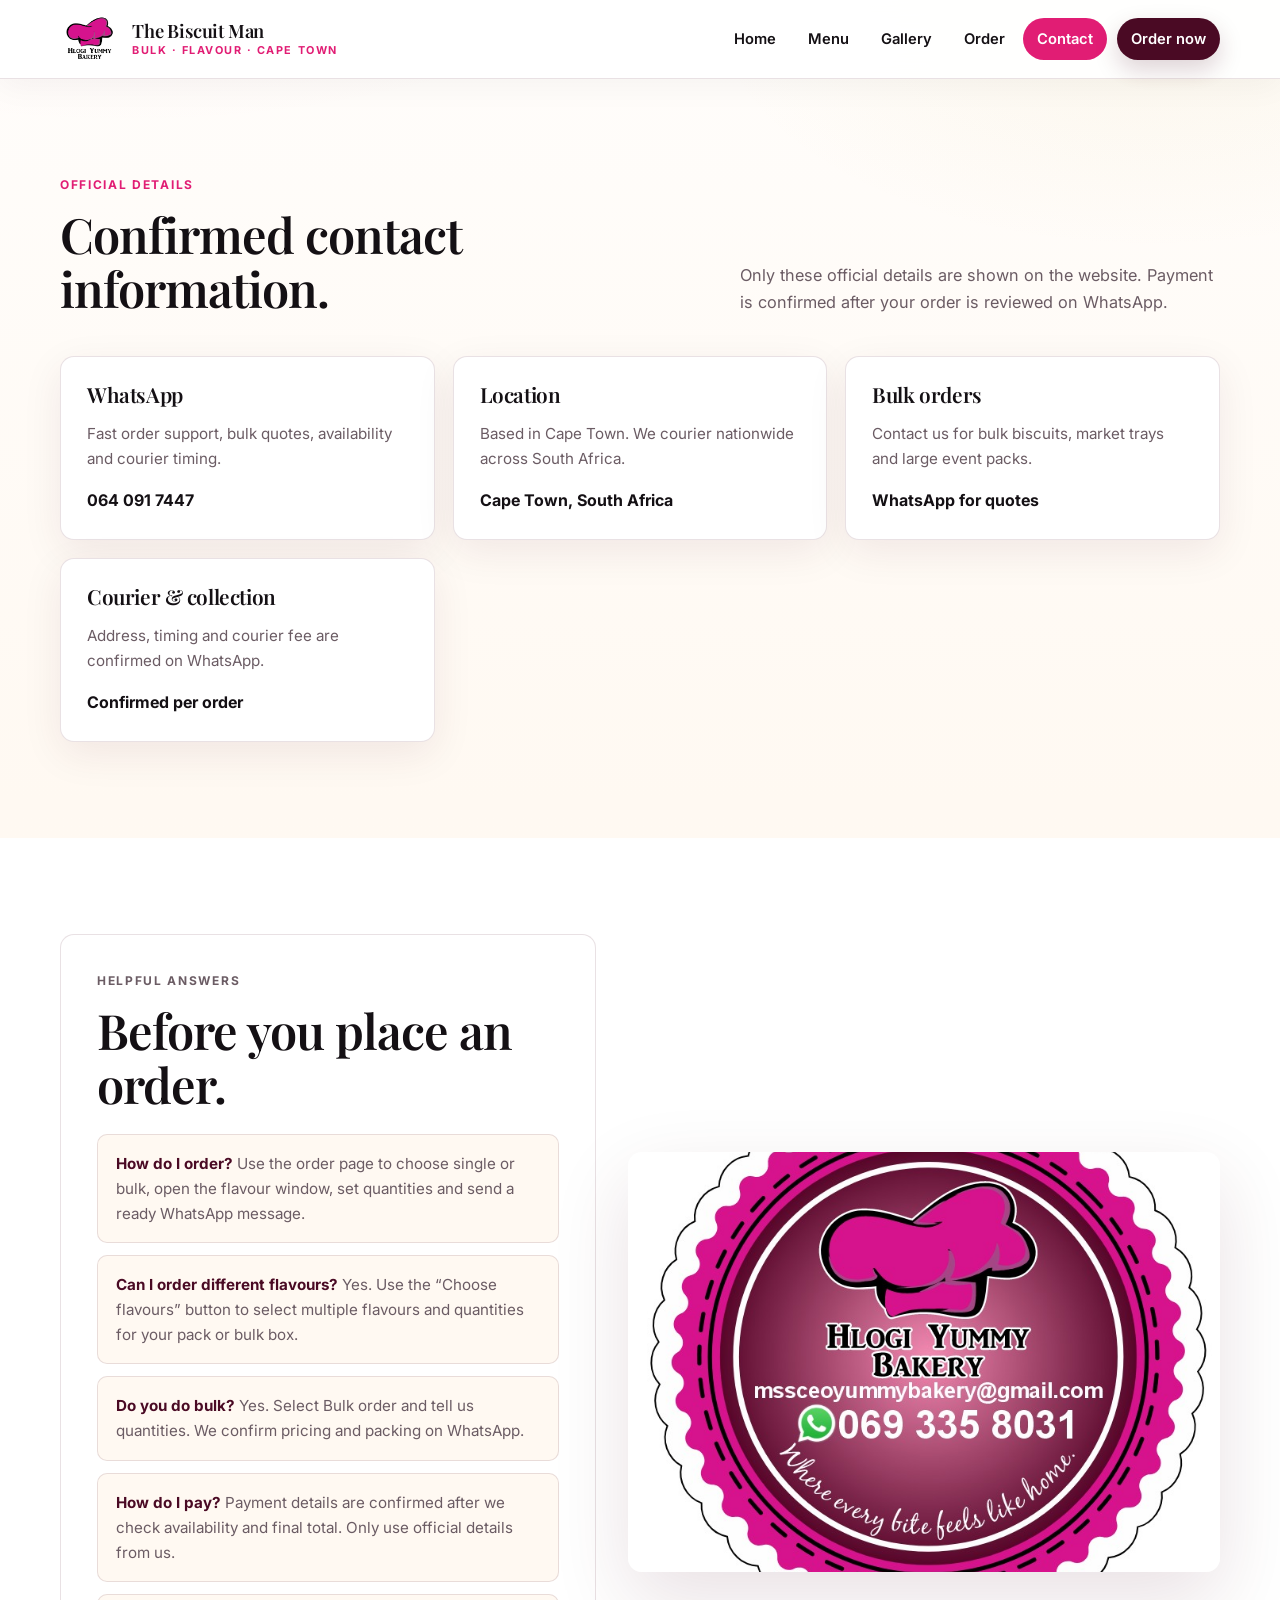
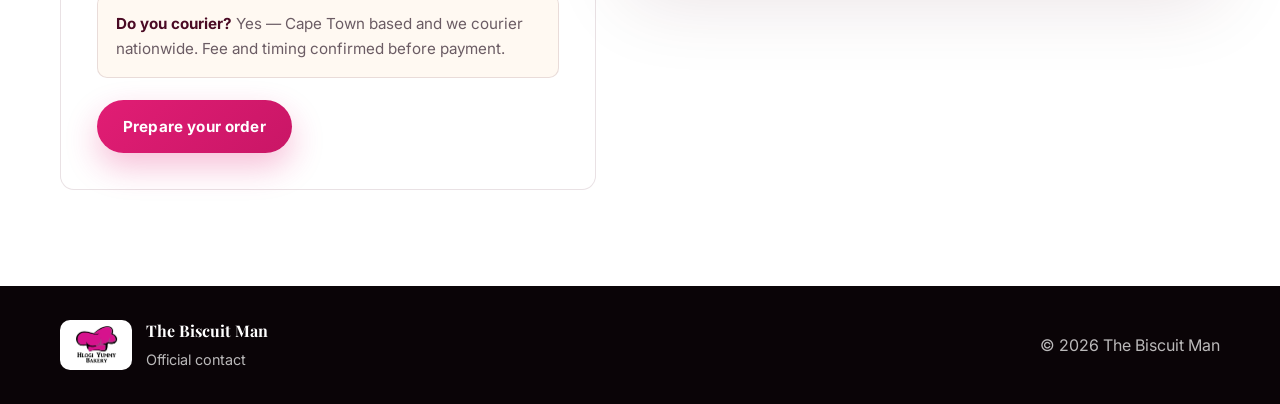
==== commit eba71b3c: "Add files via upload" ====
--- a/contact.html
+++ b/contact.html
@@ -3,16 +3,16 @@
 <head>
   <meta charset="UTF-8">
   <meta name="viewport" content="width=device-width, initial-scale=1.0">
-  <meta name="description" content="Contact Hlogi Yummy Bakery through official WhatsApp and email for orders, event packs and payment confirmation.">
-  <title>Hlogi Yummy Bakery | Contact</title>
+  <meta name="description" content="Contact The Biscuit Man via official WhatsApp for bulk biscuits, single packs and nationwide courier. Cape Town.">
+  <title>The Biscuit Man | Contact</title>
   <link rel="stylesheet" href="styles.css">
 </head>
 <body>
   <header class="site-header">
     <div class="container header-inner">
-      <a class="brand" href="index.html" aria-label="Hlogi Yummy Bakery home">
-        <img src="assets/logo.png" alt="Hlogi Yummy Bakery logo">
-        <div class="brand-copy"><strong>Hlogi Yummy Bakery</strong><span>Freshly baked</span></div>
+      <a class="brand" href="index.html" aria-label="The Biscuit Man home">
+        <img src="assets/logo.png" alt="The Biscuit Man logo">
+        <div class="brand-copy"><strong>The Biscuit Man</strong><span>Bulk · Flavour · Cape Town</span></div>
       </a>
       <button class="nav-toggle" type="button" aria-controls="siteMenu" aria-expanded="false" aria-label="Open site menu">
         <span></span><span></span><span></span>
@@ -34,15 +34,31 @@
         <div class="section-head">
           <div>
             <p class="section-eyebrow">Official details</p>
-            <h2>Confirmed bakery contact information.</h2>
+            <h2>Confirmed contact information.</h2>
           </div>
-          <p>Only these official bakery details are shown on the website. Payment is confirmed after order details are reviewed.</p>
+          <p>Only these official details are shown on the website. Payment is confirmed after your order is reviewed on WhatsApp.</p>
         </div>
         <div class="contact-grid">
-          <article class="contact-card"><h3>WhatsApp</h3><p>Fast order support, availability and collection or delivery timing.</p><strong>076 970 0695</strong></article>
-          <article class="contact-card"><h3>Email</h3><p>Best for event notes, custom packaging and longer order requests.</p><strong>mssceoyummybakery@gmail.com</strong></article>
-          <article class="contact-card"><h3>Business account</h3><p>Use official details only after the bakery confirms your order.</p><strong>2479665247<br>Hlogi Yummy Bakery</strong></article>
-          <article class="contact-card"><h3>Delivery and collection</h3><p>Address, timing and delivery fee are confirmed on WhatsApp.</p><strong>Confirmed per order</strong></article>
+          <article class="contact-card">
+            <h3>WhatsApp</h3>
+            <p>Fast order support, bulk quotes, availability and courier timing.</p>
+            <strong>064 091 7447</strong>
+          </article>
+          <article class="contact-card">
+            <h3>Location</h3>
+            <p>Based in Cape Town. We courier nationwide across South Africa.</p>
+            <strong>Cape Town, South Africa</strong>
+          </article>
+          <article class="contact-card">
+            <h3>Bulk orders</h3>
+            <p>Contact us for bulk biscuits, market trays and large event packs.</p>
+            <strong>WhatsApp for quotes</strong>
+          </article>
+          <article class="contact-card">
+            <h3>Courier & collection</h3>
+            <p>Address, timing and courier fee are confirmed on WhatsApp.</p>
+            <strong>Confirmed per order</strong>
+          </article>
         </div>
       </div>
     </section>
@@ -53,14 +69,15 @@
           <p class="section-eyebrow">Helpful answers</p>
           <h2>Before you place an order.</h2>
           <ul class="faq-list">
-            <li><strong>How do I order?</strong> Use the order page to build a WhatsApp message with items, quantities, delivery choice and payment preference.</li>
-            <li><strong>Can I order for events?</strong> Yes. Choose Event Pack or add the event details in the order notes.</li>
-            <li><strong>How do I pay?</strong> Payment details are confirmed after the bakery checks availability and final total.</li>
-            <li><strong>How early should I order?</strong> For event packs or bulk orders, send the request early so the bakery can prepare properly.</li>
+            <li><strong>How do I order?</strong> Use the order page to choose single or bulk, open the flavour window, set quantities and send a ready WhatsApp message.</li>
+            <li><strong>Can I order different flavours?</strong> Yes. Use the “Choose flavours” button to select multiple flavours and quantities for your pack or bulk box.</li>
+            <li><strong>Do you do bulk?</strong> Yes. Select Bulk order and tell us quantities. We confirm pricing and packing on WhatsApp.</li>
+            <li><strong>How do I pay?</strong> Payment details are confirmed after we check availability and final total. Only use official details from us.</li>
+            <li><strong>Do you courier?</strong> Yes — Cape Town based and we courier nationwide. Fee and timing confirmed before payment.</li>
           </ul>
           <a class="button" href="order.html">Prepare your order</a>
         </div>
-        <img src="assets/IMG-20260515-WA0014.jpg" alt="Bakery packaging and products">
+        <img src="assets/IMG-20260515-WA0014.jpg" alt="Biscuit packaging and products">
       </div>
     </section>
   </main>
@@ -68,10 +85,10 @@
   <footer class="site-footer">
     <div class="container footer-inner">
       <div class="footer-brand">
-        <img src="assets/logo.png" alt="Hlogi Yummy Bakery logo">
-        <div><strong>Hlogi Yummy Bakery</strong><p>Official bakery contact.</p></div>
+        <img src="assets/logo.png" alt="The Biscuit Man logo">
+        <div><strong>The Biscuit Man</strong><p>Official contact</p></div>
       </div>
-      <span>&copy; 2026 Hlogi Yummy Bakery</span>
+      <span>&copy; 2026 The Biscuit Man</span>
     </div>
   </footer>
 
--- a/styles.css
+++ b/styles.css
@@ -1,20 +1,27 @@
+@import url('https://fonts.googleapis.com/css2?family=Playfair+Display:ital,wght@0,400;0,500;0,600;0,700;1,400&family=Inter:wght@400;500;600;700;800&display=swap');
+
 :root {
-  --pink: #df0f7d;
+  --pink: #e11d74;
   --pink-strong: #f72591;
-  --pink-soft: #ffe7f3;
-  --plum: #5a0c2b;
-  --plum-dark: #1b0710;
-  --ink: #161115;
-  --muted: #6f6269;
-  --cream: #fff8ef;
-  --cream-deep: #f4e8d9;
-  --champagne: #f8ead8;
+  --pink-soft: #fff0f6;
+  --plum: #4a0a24;
+  --plum-dark: #1a050f;
+  --ink: #141014;
+  --muted: #6b5c64;
+  --cream: #fff9f2;
+  --cream-deep: #f5ebe0;
+  --champagne: #f9edd9;
   --white: #ffffff;
-  --gold: #d89b2d;
-  --line: rgba(90, 12, 43, 0.14);
-  --line-dark: rgba(255, 255, 255, 0.18);
-  --shadow: 0 24px 70px rgba(90, 12, 43, 0.14);
-  --radius: 8px;
+  --gold: #c9a227;
+  --gold-soft: #f8f0d8;
+  --line: rgba(74, 10, 36, 0.12);
+  --line-dark: rgba(255, 255, 255, 0.16);
+  --shadow: 0 28px 80px rgba(74, 10, 36, 0.12);
+  --shadow-soft: 0 12px 40px rgba(74, 10, 36, 0.08);
+  --radius: 14px;
+  --radius-sm: 10px;
+  --radius-full: 999px;
+  --transition: 220ms cubic-bezier(0.22, 1, 0.36, 1);
 }
 
 * {
@@ -28,11 +35,14 @@
 body {
   margin: 0;
   min-height: 100vh;
-  font-family: Arial, Helvetica, sans-serif;
+  font-family: "Inter", system-ui, -apple-system, sans-serif;
   color: var(--ink);
   background:
-    linear-gradient(180deg, #fffdf9 0%, var(--cream) 42%, #fffaf4 100%);
-  line-height: 1.6;
+    radial-gradient(1200px 600px at 10% -10%, rgba(225, 29, 116, 0.06), transparent 55%),
+    radial-gradient(900px 500px at 90% 0%, rgba(201, 162, 39, 0.07), transparent 50%),
+    linear-gradient(180deg, #fffdfb 0%, var(--cream) 40%, #fffaf5 100%);
+  line-height: 1.65;
+  -webkit-font-smoothing: antialiased;
 }
 
 body.is-loaded {
@@ -52,63 +62,67 @@
 
 button,
 input,
-textarea {
+textarea,
+select {
   font: inherit;
 }
 
 .container {
-  width: min(1180px, calc(100% - 44px));
+  width: min(1160px, calc(100% - 40px));
   margin: 0 auto;
 }
 
+/* Header */
 .site-header {
   position: sticky;
   top: 0;
   z-index: 100;
-  background: rgba(255, 255, 255, 0.96);
+  background: rgba(255, 255, 255, 0.92);
   border-bottom: 1px solid var(--line);
-  backdrop-filter: blur(18px);
-  box-shadow: 0 12px 34px rgba(27, 7, 16, 0.05);
+  backdrop-filter: blur(20px) saturate(1.2);
+  box-shadow: 0 8px 32px rgba(26, 5, 15, 0.04);
 }
 
 .header-inner {
-  min-height: 76px;
+  min-height: 78px;
   display: flex;
   align-items: center;
   justify-content: space-between;
-  gap: 18px;
+  gap: 20px;
 }
 
 .brand {
   min-width: max-content;
   display: flex;
   align-items: center;
-  gap: 12px;
+  gap: 14px;
 }
 
 .brand img {
-  width: 64px;
-  height: 52px;
+  width: 58px;
+  height: 48px;
   object-fit: contain;
 }
 
 .brand-copy {
   display: grid;
-  line-height: 1;
+  line-height: 1.1;
 }
 
 .brand-copy strong {
-  font-family: Georgia, "Times New Roman", serif;
-  font-size: 1.08rem;
+  font-family: "Playfair Display", Georgia, serif;
+  font-size: 1.15rem;
+  font-weight: 600;
   color: var(--ink);
+  letter-spacing: -0.01em;
 }
 
 .brand-copy span {
-  margin-top: 5px;
+  margin-top: 4px;
   color: var(--pink);
-  font-size: 0.72rem;
-  font-weight: 900;
-  letter-spacing: 0.1em;
+  font-size: 0.68rem;
+  font-weight: 700;
+  letter-spacing: 0.14em;
   text-transform: uppercase;
 }
 
@@ -116,22 +130,24 @@
   display: flex;
   align-items: center;
   justify-content: flex-end;
+  gap: 4px;
+  flex-wrap: wrap;
+}
+
+.site-nav a {
+  min-height: 40px;
+  display: inline-flex;
+  align-items: center;
   gap: 6px;
-  flex-wrap: wrap;
-}
-
-.site-nav a {
-  min-height: 42px;
-  display: inline-flex;
-  align-items: center;
-  gap: 7px;
-  padding: 10px 12px;
+  padding: 9px 14px;
   border: 0;
-  border-radius: 999px;
+  border-radius: var(--radius-full);
   color: var(--ink);
   background: transparent;
-  font-weight: 800;
+  font-weight: 600;
+  font-size: 0.92rem;
   cursor: pointer;
+  transition: background var(--transition), color var(--transition);
 }
 
 .site-nav a:hover,
@@ -144,7 +160,8 @@
 .site-nav .nav-cta {
   color: var(--white);
   background: var(--plum);
-  box-shadow: 0 14px 28px rgba(90, 12, 43, 0.16);
+  box-shadow: 0 10px 24px rgba(74, 10, 36, 0.18);
+  margin-left: 6px;
 }
 
 .site-nav .nav-cta:hover,
@@ -170,7 +187,7 @@
   height: 2px;
   display: block;
   background: currentColor;
-  border-radius: 999px;
+  border-radius: var(--radius-full);
   transition: transform 180ms ease, opacity 180ms ease;
 }
 
@@ -190,145 +207,176 @@
   transform: translateY(-6px) rotate(-45deg);
 }
 
+/* Buttons */
 .button {
-  min-height: 48px;
+  min-height: 50px;
   display: inline-flex;
   align-items: center;
   justify-content: center;
   gap: 10px;
-  padding: 13px 22px;
+  padding: 14px 26px;
   border: 0;
-  border-radius: 999px;
+  border-radius: var(--radius-full);
   color: var(--white);
-  background: var(--pink);
-  font-weight: 900;
+  background: linear-gradient(135deg, var(--pink) 0%, #c91666 100%);
+  font-weight: 700;
+  font-size: 0.95rem;
+  letter-spacing: 0.01em;
   cursor: pointer;
-  box-shadow: 0 18px 34px rgba(223, 15, 125, 0.24);
-  transition: transform 180ms ease, background 180ms ease;
+  box-shadow: 0 14px 32px rgba(225, 29, 116, 0.28);
+  transition: transform var(--transition), box-shadow var(--transition), background var(--transition);
 }
 
 .button:hover,
 .button:focus-visible {
   transform: translateY(-2px);
-  background: var(--plum);
+  box-shadow: 0 18px 40px rgba(225, 29, 116, 0.35);
+  background: linear-gradient(135deg, var(--plum) 0%, #6b1238 100%);
 }
 
 .button.secondary {
   color: var(--plum);
   background: var(--white);
-  border: 1px solid var(--line);
+  border: 1.5px solid var(--line);
+  box-shadow: var(--shadow-soft);
+}
+
+.button.secondary:hover,
+.button.secondary:focus-visible {
+  background: var(--pink-soft);
+  border-color: rgba(225, 29, 116, 0.25);
+  color: var(--pink);
+}
+
+.button.ghost {
+  background: transparent;
+  color: var(--white);
+  border: 1.5px solid rgba(255, 255, 255, 0.35);
   box-shadow: none;
 }
 
+.button.ghost:hover {
+  background: rgba(255, 255, 255, 0.12);
+  border-color: rgba(255, 255, 255, 0.55);
+}
+
+/* Typography */
 .eyebrow,
 .section-eyebrow {
   margin: 0 0 12px;
   color: var(--pink);
-  font-size: 0.78rem;
-  font-weight: 900;
-  letter-spacing: 0.1em;
+  font-size: 0.75rem;
+  font-weight: 700;
+  letter-spacing: 0.14em;
   text-transform: uppercase;
 }
 
-h1,
-h2,
+h1, h2, h3 {
+  margin: 0;
+  font-family: "Playfair Display", Georgia, serif;
+  line-height: 1.12;
+  letter-spacing: -0.02em;
+  font-weight: 600;
+}
+
+h1 {
+  font-size: clamp(2.8rem, 6.5vw, 4.8rem);
+}
+
+h2 {
+  font-size: clamp(1.9rem, 3.8vw, 3.1rem);
+}
+
 h3 {
-  margin: 0;
-  font-family: Georgia, "Times New Roman", serif;
-  line-height: 1.04;
-  letter-spacing: 0;
-}
-
-h1 {
-  font-size: clamp(3rem, 7vw, 6rem);
-}
-
-h2 {
-  font-size: clamp(2rem, 4.2vw, 3.7rem);
-}
-
-h3 {
-  font-size: 1.35rem;
-}
-
+  font-size: 1.3rem;
+}
+
+/* Hero */
 .hero {
-  min-height: 76vh;
+  min-height: 78vh;
   display: grid;
   align-items: end;
-  padding: 96px 0 70px;
+  padding: 100px 0 80px;
   color: var(--white);
   background:
-    linear-gradient(90deg, rgba(27, 7, 16, 0.94), rgba(90, 12, 43, 0.78) 48%, rgba(27, 7, 16, 0.16)),
+    linear-gradient(105deg, rgba(26, 5, 15, 0.92) 0%, rgba(74, 10, 36, 0.78) 45%, rgba(26, 5, 15, 0.25) 100%),
     url("assets/hero-packaging.jpeg") center/cover no-repeat;
+  position: relative;
+  overflow: hidden;
 }
 
 .home-hero {
-  min-height: calc(100vh - 76px);
+  min-height: calc(100vh - 78px);
 }
 
 .hero-grid {
   display: grid;
-  grid-template-columns: minmax(0, 1fr) 420px;
-  gap: 34px;
+  grid-template-columns: minmax(0, 1.1fr) 400px;
+  gap: 40px;
   align-items: end;
 }
 
 .hero-copy {
-  max-width: 800px;
-}
-
-.hero-copy h1,
-.hero-copy h2 {
+  max-width: 720px;
+}
+
+.hero-copy h1 {
   color: var(--white);
+  text-shadow: 0 2px 24px rgba(0, 0, 0, 0.2);
 }
 
 .hero-copy p:not(.eyebrow) {
-  max-width: 680px;
-  color: rgba(255, 255, 255, 0.86);
-  font-size: clamp(1.04rem, 2vw, 1.24rem);
+  max-width: 560px;
+  color: rgba(255, 255, 255, 0.88);
+  font-size: clamp(1.05rem, 1.8vw, 1.2rem);
+  margin-top: 18px;
 }
 
 .hero-actions {
   display: flex;
   align-items: center;
-  gap: 12px;
+  gap: 14px;
   flex-wrap: wrap;
-  margin-top: 28px;
+  margin-top: 32px;
 }
 
 .hero-logo {
-  width: min(230px, 64vw);
-  margin-bottom: 22px;
-  padding: 14px;
+  width: min(200px, 55vw);
+  margin-bottom: 24px;
+  padding: 16px;
   border-radius: var(--radius);
-  background: rgba(255, 255, 255, 0.95);
+  background: rgba(255, 255, 255, 0.97);
   box-shadow: var(--shadow);
 }
 
 .hero-card {
-  padding: 20px;
+  padding: 18px;
   border: 1px solid var(--line-dark);
   border-radius: var(--radius);
-  background: rgba(255, 255, 255, 0.12);
-  backdrop-filter: blur(14px);
+  background: rgba(255, 255, 255, 0.1);
+  backdrop-filter: blur(16px);
+  box-shadow: 0 20px 50px rgba(0, 0, 0, 0.15);
 }
 
 .hero-card img {
-  height: 310px;
+  height: 280px;
   object-fit: cover;
-  border-radius: var(--radius);
+  border-radius: var(--radius-sm);
 }
 
 .hero-card-body {
-  padding-top: 18px;
+  padding-top: 16px;
 }
 
 .hero-card h3 {
   color: var(--white);
+  font-size: 1.25rem;
 }
 
 .hero-card p {
   color: rgba(255, 255, 255, 0.78);
+  font-size: 0.95rem;
+  margin-top: 8px;
 }
 
 .hero-badges {
@@ -339,17 +387,18 @@
 }
 
 .hero-badges span {
-  padding: 10px 12px;
+  padding: 9px 14px;
   border: 1px solid var(--line-dark);
-  border-radius: 999px;
-  color: rgba(255, 255, 255, 0.86);
-  background: rgba(255, 255, 255, 0.11);
-  font-weight: 800;
-  font-size: 0.9rem;
-}
-
+  border-radius: var(--radius-full);
+  color: rgba(255, 255, 255, 0.9);
+  background: rgba(255, 255, 255, 0.1);
+  font-weight: 600;
+  font-size: 0.85rem;
+}
+
+/* Sections */
 .section {
-  padding: 88px 0;
+  padding: 96px 0;
 }
 
 .section.white {
@@ -359,7 +408,7 @@
 .section.dark {
   color: var(--white);
   background:
-    linear-gradient(135deg, rgba(27, 7, 16, 0.96), rgba(90, 12, 43, 0.92)),
+    linear-gradient(140deg, rgba(26, 5, 15, 0.96), rgba(74, 10, 36, 0.9)),
     url("assets/cookie-packs.jpeg") center/cover no-repeat;
 }
 
@@ -370,54 +419,53 @@
 
 .section.dark p,
 .section.dark li {
-  color: rgba(255, 255, 255, 0.76);
+  color: rgba(255, 255, 255, 0.78);
 }
 
 .section.dark .section-eyebrow {
-  color: #f6d27d;
+  color: #f0d080;
 }
 
 .customer-essentials {
-  background:
-    linear-gradient(180deg, var(--cream), var(--champagne));
+  background: linear-gradient(180deg, var(--cream), var(--champagne));
 }
 
 .signature-section {
-  background:
-    linear-gradient(180deg, var(--white), #fff7fb);
+  background: linear-gradient(180deg, var(--white), #fff6fa);
 }
 
 .section-head {
   display: flex;
   align-items: end;
   justify-content: space-between;
-  gap: 28px;
-  margin-bottom: 34px;
+  gap: 32px;
+  margin-bottom: 40px;
 }
 
 .section-head > p {
-  max-width: 560px;
+  max-width: 480px;
   margin: 0;
   color: var(--muted);
+  font-size: 1.02rem;
 }
 
 .split-grid {
   display: grid;
   grid-template-columns: 0.95fr 1.05fr;
-  gap: 32px;
+  gap: 36px;
   align-items: center;
 }
 
 .panel {
-  padding: 36px;
+  padding: 40px;
   border: 1px solid var(--line);
   border-radius: var(--radius);
   background: var(--white);
-  box-shadow: 0 18px 45px rgba(90, 12, 43, 0.07);
+  box-shadow: var(--shadow-soft);
 }
 
 .panel.soft {
-  background: linear-gradient(135deg, var(--white), var(--pink-soft));
+  background: linear-gradient(145deg, var(--white) 0%, var(--pink-soft) 100%);
 }
 
 .panel p {
@@ -431,8 +479,13 @@
 }
 
 .photo-card img {
-  height: 560px;
+  height: 520px;
   object-fit: cover;
+  transition: transform 0.6s ease;
+}
+
+.photo-card:hover img {
+  transform: scale(1.03);
 }
 
 .metric-grid,
@@ -443,49 +496,39 @@
 .contact-grid {
   display: grid;
   grid-template-columns: repeat(3, 1fr);
-  gap: 16px;
+  gap: 18px;
 }
 
 .metric,
 .feature-card,
 .need-card,
 .menu-card,
-.contact-card,
-.event-card,
-.gallery-note {
-  padding: 24px;
+.contact-card {
+  padding: 26px;
   border: 1px solid var(--line);
   border-radius: var(--radius);
   background: var(--white);
-  box-shadow: 0 16px 42px rgba(90, 12, 43, 0.07);
-}
-
-.feature-card,
-.need-card,
-.collection-card,
-.menu-card,
-.contact-card,
-.event-card {
-  transition: transform 180ms ease, box-shadow 180ms ease, border-color 180ms ease;
+  box-shadow: var(--shadow-soft);
+  transition: transform var(--transition), box-shadow var(--transition), border-color var(--transition);
 }
 
 .feature-card:hover,
 .need-card:hover,
 .collection-card:hover,
 .menu-card:hover,
-.contact-card:hover,
-.event-card:hover {
-  transform: translateY(-3px);
-  border-color: rgba(223, 15, 125, 0.28);
-  box-shadow: 0 22px 60px rgba(90, 12, 43, 0.12);
+.contact-card:hover {
+  transform: translateY(-4px);
+  border-color: rgba(225, 29, 116, 0.22);
+  box-shadow: 0 24px 56px rgba(74, 10, 36, 0.12);
 }
 
 .metric strong {
   display: block;
   color: var(--plum);
-  font-family: Georgia, "Times New Roman", serif;
-  font-size: 2rem;
+  font-family: "Playfair Display", Georgia, serif;
+  font-size: 2.1rem;
   line-height: 1;
+  font-weight: 600;
 }
 
 .metric span,
@@ -493,10 +536,9 @@
 .need-card p,
 .collection-card p,
 .menu-card p,
-.contact-card p,
-.event-card p,
-.gallery-note p {
+.contact-card p {
   color: var(--muted);
+  font-size: 0.95rem;
 }
 
 .need-grid {
@@ -504,29 +546,31 @@
 }
 
 .need-card {
-  min-height: 260px;
+  min-height: 250px;
   display: flex;
   flex-direction: column;
 }
 
 .need-card span {
   color: var(--pink);
-  font-weight: 900;
+  font-weight: 700;
   letter-spacing: 0.08em;
+  font-size: 0.85rem;
 }
 
 .need-card h3 {
-  margin-top: 18px;
+  margin-top: 16px;
+  font-size: 1.25rem;
 }
 
 .need-card a {
   margin-top: auto;
   color: var(--plum);
-  font-weight: 900;
-}
-
-.need-card a:hover,
-.need-card a:focus-visible {
+  font-weight: 700;
+  font-size: 0.92rem;
+}
+
+.need-card a:hover {
   color: var(--pink);
 }
 
@@ -539,12 +583,17 @@
   border: 1px solid var(--line);
   border-radius: var(--radius);
   background: var(--white);
-  box-shadow: 0 18px 48px rgba(90, 12, 43, 0.08);
+  box-shadow: var(--shadow-soft);
 }
 
 .collection-card img {
-  height: 310px;
+  height: 280px;
   object-fit: cover;
+  transition: transform 0.5s ease;
+}
+
+.collection-card:hover img {
+  transform: scale(1.04);
 }
 
 .collection-card div {
@@ -553,31 +602,30 @@
 
 .collection-card span {
   color: var(--pink);
-  font-size: 0.78rem;
-  font-weight: 900;
-  letter-spacing: 0.1em;
+  font-size: 0.72rem;
+  font-weight: 700;
+  letter-spacing: 0.12em;
   text-transform: uppercase;
 }
 
 .collection-card h3 {
-  margin-top: 10px;
+  margin-top: 8px;
 }
 
 .collection-card a,
 .card-link {
   color: var(--plum);
-  font-weight: 900;
+  font-weight: 700;
+  font-size: 0.92rem;
 }
 
 .collection-card a:hover,
-.collection-card a:focus-visible,
-.card-link:hover,
-.card-link:focus-visible {
+.card-link:hover {
   color: var(--pink);
 }
 
 .menu-card {
-  min-height: 230px;
+  min-height: 240px;
   display: flex;
   flex-direction: column;
   justify-content: space-between;
@@ -589,7 +637,7 @@
   content: "";
   position: absolute;
   inset: 0 0 auto;
-  height: 6px;
+  height: 5px;
   background: linear-gradient(90deg, var(--pink), var(--gold));
 }
 
@@ -598,13 +646,14 @@
   justify-content: space-between;
   gap: 12px;
   align-items: center;
-  margin-top: 18px;
-  color: var(--plum);
-  font-weight: 900;
+  margin-top: 16px;
+  color: var(--plum);
+  font-weight: 700;
+  font-size: 0.9rem;
 }
 
 .card-link {
-  margin-top: 14px;
+  margin-top: 12px;
   display: inline-flex;
   width: max-content;
   align-items: center;
@@ -612,26 +661,26 @@
 
 .menu-thumb {
   height: 150px;
-  margin: -24px -24px 20px;
+  margin: -26px -26px 18px;
   object-fit: cover;
 }
 
 .feature-row {
   display: grid;
   grid-template-columns: 0.95fr 1.05fr;
-  gap: 28px;
+  gap: 32px;
   align-items: center;
 }
 
 .feature-row > img {
-  height: 440px;
+  height: 420px;
   object-fit: cover;
   border-radius: var(--radius);
   box-shadow: var(--shadow);
 }
 
 .feature-copy {
-  padding: 34px;
+  padding: 36px;
   border: 1px solid var(--line);
   border-radius: var(--radius);
   background: var(--white);
@@ -644,37 +693,39 @@
 .steps-grid {
   display: grid;
   grid-template-columns: repeat(4, 1fr);
-  gap: 14px;
+  gap: 16px;
 }
 
 .step-card {
-  padding: 22px;
-  border: 1px solid var(--line);
+  padding: 24px;
+  border: 1px solid var(--line-dark);
   border-radius: var(--radius);
-  background: rgba(255, 255, 255, 0.08);
-  border-color: var(--line-dark);
+  background: rgba(255, 255, 255, 0.07);
 }
 
 .step-card span {
-  width: 38px;
-  height: 38px;
+  width: 40px;
+  height: 40px;
   display: grid;
   place-items: center;
   margin-bottom: 16px;
   border-radius: 50%;
   color: var(--white);
   background: var(--pink);
-  font-weight: 900;
+  font-weight: 700;
+  font-size: 1rem;
 }
 
 .step-card p {
   color: rgba(255, 255, 255, 0.76);
-}
-
+  font-size: 0.95rem;
+}
+
+/* Order page */
 .order-layout {
   display: grid;
-  grid-template-columns: minmax(0, 1fr) 390px;
-  gap: 24px;
+  grid-template-columns: minmax(0, 1fr) 380px;
+  gap: 28px;
   align-items: start;
 }
 
@@ -683,15 +734,15 @@
   border: 1px solid var(--line);
   border-radius: var(--radius);
   background: var(--white);
-  box-shadow: 0 18px 45px rgba(90, 12, 43, 0.08);
+  box-shadow: var(--shadow-soft);
 }
 
 .order-builder {
-  padding: 30px;
+  padding: 32px;
 }
 
 .order-group {
-  padding: 24px 0;
+  padding: 26px 0;
   border-top: 1px solid var(--line);
 }
 
@@ -705,16 +756,17 @@
   grid-template-columns: auto 1fr;
   gap: 14px;
   align-items: start;
-  margin-bottom: 18px;
+  margin-bottom: 20px;
 }
 
 .section-title h2 {
-  font-size: clamp(1.7rem, 3vw, 2.5rem);
+  font-size: clamp(1.55rem, 2.8vw, 2.2rem);
 }
 
 .section-title p {
   margin: 6px 0 0;
   color: var(--muted);
+  font-size: 0.95rem;
 }
 
 .step-badge {
@@ -722,41 +774,48 @@
   align-items: center;
   justify-content: center;
   min-height: 32px;
-  padding: 7px 10px;
-  border-radius: 999px;
+  padding: 6px 12px;
+  border-radius: var(--radius-full);
   color: var(--white);
   background: var(--plum);
-  font-size: 0.78rem;
-  font-weight: 900;
+  font-size: 0.72rem;
+  font-weight: 700;
+  letter-spacing: 0.04em;
   white-space: nowrap;
 }
 
 .order-products {
   display: grid;
   grid-template-columns: repeat(2, 1fr);
-  gap: 12px;
+  gap: 14px;
 }
 
 .product-row {
-  min-height: 112px;
-  padding: 15px;
+  min-height: 120px;
+  padding: 16px;
   display: grid;
   grid-template-columns: 1fr auto;
   gap: 12px;
   align-items: center;
   border: 1px solid var(--line);
-  border-radius: var(--radius);
+  border-radius: var(--radius-sm);
   background: var(--cream);
+  transition: border-color var(--transition), box-shadow var(--transition);
+}
+
+.product-row:hover {
+  border-color: rgba(225, 29, 116, 0.25);
 }
 
 .product-row strong {
   color: var(--plum);
+  font-size: 1rem;
 }
 
 .product-row p {
-  margin: 5px 0 0;
+  margin: 4px 0 0;
   color: var(--muted);
-  font-size: 0.9rem;
+  font-size: 0.85rem;
 }
 
 .quantity-control {
@@ -764,7 +823,7 @@
   grid-template-columns: 36px 48px 36px;
   overflow: hidden;
   border: 1px solid var(--line);
-  border-radius: 999px;
+  border-radius: var(--radius-full);
   background: var(--white);
 }
 
@@ -778,15 +837,20 @@
 
 .quantity-control button {
   color: var(--plum);
-  font-size: 1.18rem;
-  font-weight: 900;
+  font-size: 1.2rem;
+  font-weight: 700;
   cursor: pointer;
+  transition: background 0.15s;
+}
+
+.quantity-control button:hover {
+  background: var(--pink-soft);
 }
 
 .quantity-control input {
   width: 48px;
   color: var(--ink);
-  font-weight: 900;
+  font-weight: 700;
 }
 
 .quantity-control input::-webkit-outer-spin-button,
@@ -795,10 +859,236 @@
   appearance: none;
 }
 
+/* Flavor & Bulk controls */
+.flavor-bulk-bar {
+  display: flex;
+  flex-wrap: wrap;
+  gap: 12px;
+  align-items: center;
+  margin-bottom: 18px;
+  padding: 16px;
+  border-radius: var(--radius-sm);
+  background: linear-gradient(135deg, var(--pink-soft), var(--gold-soft));
+  border: 1px solid rgba(225, 29, 116, 0.12);
+}
+
+.flavor-bulk-bar label {
+  display: flex;
+  align-items: center;
+  gap: 8px;
+  font-size: 0.9rem;
+  color: var(--plum);
+  cursor: pointer;
+}
+
+.flavor-bulk-bar select {
+  min-height: 42px;
+  padding: 8px 14px;
+  border: 1px solid var(--line);
+  border-radius: var(--radius-sm);
+  background: var(--white);
+  color: var(--ink);
+  font-weight: 600;
+  min-width: 160px;
+}
+
+.order-type-toggle {
+  display: inline-flex;
+  border: 1px solid var(--line);
+  border-radius: var(--radius-full);
+  overflow: hidden;
+  background: var(--white);
+}
+
+.order-type-toggle button {
+  min-height: 40px;
+  padding: 8px 18px;
+  border: 0;
+  background: transparent;
+  color: var(--muted);
+  font-weight: 600;
+  font-size: 0.88rem;
+  cursor: pointer;
+  transition: all 0.2s;
+}
+
+.order-type-toggle button.active {
+  background: var(--plum);
+  color: var(--white);
+}
+
+.open-flavor-btn {
+  min-height: 44px;
+  padding: 10px 18px;
+  border: 1.5px dashed rgba(225, 29, 116, 0.4);
+  border-radius: var(--radius-full);
+  background: var(--white);
+  color: var(--pink);
+  font-weight: 700;
+  font-size: 0.9rem;
+  cursor: pointer;
+  transition: all var(--transition);
+}
+
+.open-flavor-btn:hover {
+  background: var(--pink);
+  color: var(--white);
+  border-style: solid;
+}
+
+/* Flavor Modal */
+.flavor-modal {
+  position: fixed;
+  inset: 0;
+  z-index: 400;
+  display: none;
+  place-items: center;
+  padding: 24px;
+  background: rgba(26, 5, 15, 0.72);
+  backdrop-filter: blur(6px);
+}
+
+.flavor-modal.open {
+  display: grid;
+}
+
+.flavor-modal-content {
+  width: min(560px, 100%);
+  max-height: 88vh;
+  overflow-y: auto;
+  padding: 32px;
+  border-radius: var(--radius);
+  background: var(--white);
+  box-shadow: 0 32px 80px rgba(0, 0, 0, 0.25);
+  position: relative;
+}
+
+.flavor-modal-content h2 {
+  font-size: 1.7rem;
+  margin-bottom: 8px;
+}
+
+.flavor-modal-content > p {
+  color: var(--muted);
+  margin: 0 0 24px;
+  font-size: 0.95rem;
+}
+
+.flavor-list {
+  display: grid;
+  gap: 10px;
+  margin-bottom: 24px;
+}
+
+.flavor-item {
+  display: grid;
+  grid-template-columns: 1fr auto auto;
+  gap: 12px;
+  align-items: center;
+  padding: 14px 16px;
+  border: 1px solid var(--line);
+  border-radius: var(--radius-sm);
+  background: var(--cream);
+}
+
+.flavor-item label {
+  display: flex;
+  align-items: center;
+  gap: 10px;
+  font-weight: 600;
+  color: var(--plum);
+  cursor: pointer;
+  margin: 0;
+}
+
+.flavor-item input[type="checkbox"] {
+  width: 18px;
+  height: 18px;
+  accent-color: var(--pink);
+  cursor: pointer;
+}
+
+.flavor-item .qty-mini {
+  display: grid;
+  grid-template-columns: 28px 36px 28px;
+  border: 1px solid var(--line);
+  border-radius: var(--radius-full);
+  overflow: hidden;
+  background: var(--white);
+}
+
+.flavor-item .qty-mini button,
+.flavor-item .qty-mini input {
+  height: 32px;
+  border: 0;
+  background: transparent;
+  text-align: center;
+  font-weight: 700;
+  font-size: 0.9rem;
+}
+
+.flavor-item .qty-mini button {
+  color: var(--plum);
+  cursor: pointer;
+}
+
+.flavor-item select {
+  min-height: 34px;
+  padding: 4px 10px;
+  border: 1px solid var(--line);
+  border-radius: var(--radius-sm);
+  background: var(--white);
+  font-size: 0.85rem;
+  font-weight: 600;
+}
+
+.modal-actions {
+  display: flex;
+  gap: 12px;
+  justify-content: flex-end;
+  flex-wrap: wrap;
+}
+
+.modal-close-x {
+  position: absolute;
+  top: 16px;
+  right: 16px;
+  width: 40px;
+  height: 40px;
+  border: 0;
+  border-radius: 50%;
+  background: var(--cream);
+  color: var(--plum);
+  font-size: 1.4rem;
+  cursor: pointer;
+  display: grid;
+  place-items: center;
+  transition: background 0.2s;
+}
+
+.modal-close-x:hover {
+  background: var(--pink-soft);
+}
+
+.selected-flavors-preview {
+  margin-top: 12px;
+  padding: 12px 16px;
+  border-radius: var(--radius-sm);
+  background: var(--pink-soft);
+  font-size: 0.9rem;
+  color: var(--plum);
+  min-height: 44px;
+}
+
+.selected-flavors-preview:empty::before {
+  content: "No custom flavours selected yet.";
+  color: var(--muted);
+}
+
 .field-grid {
   display: grid;
   grid-template-columns: repeat(2, 1fr);
-  gap: 12px;
+  gap: 14px;
 }
 
 .field,
@@ -809,22 +1099,25 @@
 
 label {
   color: var(--plum);
-  font-size: 0.9rem;
-  font-weight: 900;
+  font-size: 0.88rem;
+  font-weight: 700;
 }
 
 input[type="text"],
 input[type="date"],
 input[type="time"],
-textarea {
+input[type="tel"],
+textarea,
+select {
   width: 100%;
   min-height: 48px;
   padding: 12px 14px;
   border: 1px solid var(--line);
-  border-radius: var(--radius);
+  border-radius: var(--radius-sm);
   color: var(--ink);
   background: var(--white);
   outline: none;
+  transition: border-color 0.2s, box-shadow 0.2s;
 }
 
 textarea {
@@ -833,9 +1126,10 @@
 }
 
 input:focus,
-textarea:focus {
+textarea:focus,
+select:focus {
   border-color: var(--pink);
-  box-shadow: 0 0 0 4px rgba(223, 15, 125, 0.12);
+  box-shadow: 0 0 0 4px rgba(225, 29, 116, 0.12);
 }
 
 .choice-grid {
@@ -855,18 +1149,19 @@
 }
 
 .choice span {
-  min-height: 54px;
+  min-height: 52px;
   display: flex;
   align-items: center;
   justify-content: center;
   padding: 12px;
   border: 1px solid var(--line);
-  border-radius: var(--radius);
+  border-radius: var(--radius-sm);
   color: var(--ink);
   background: var(--cream);
-  font-weight: 900;
+  font-weight: 700;
   text-align: center;
   cursor: pointer;
+  transition: all 0.2s;
 }
 
 .choice input:checked + span {
@@ -880,17 +1175,17 @@
 }
 
 .delivery-fields {
-  margin-top: 12px;
+  margin-top: 14px;
 }
 
 .summary-panel {
   position: sticky;
   top: 100px;
-  padding: 24px;
+  padding: 26px;
 }
 
 .summary-header h2 {
-  font-size: 2rem;
+  font-size: 1.75rem;
 }
 
 .summary-grid,
@@ -903,9 +1198,9 @@
 
 .summary-item,
 .summary-meta div {
-  min-height: 78px;
+  min-height: 76px;
   padding: 14px;
-  border-radius: var(--radius);
+  border-radius: var(--radius-sm);
   background: var(--pink-soft);
 }
 
@@ -913,7 +1208,8 @@
 .summary-meta strong {
   display: block;
   color: var(--plum);
-  font-weight: 900;
+  font-weight: 700;
+  font-size: 0.82rem;
 }
 
 .summary-item strong,
@@ -922,36 +1218,39 @@
   margin-top: 4px;
   color: var(--muted);
   font-size: 0.9rem;
-  line-height: 1.25;
+  line-height: 1.3;
 }
 
 .summary-box {
-  min-height: 170px;
+  min-height: 160px;
   padding: 16px;
-  border: 1px dashed rgba(90, 12, 43, 0.28);
-  border-radius: var(--radius);
+  border: 1px dashed rgba(74, 10, 36, 0.25);
+  border-radius: var(--radius-sm);
   background: var(--cream);
   color: var(--ink);
   white-space: pre-line;
+  font-size: 0.9rem;
+  line-height: 1.5;
 }
 
 .trust-note {
   display: grid;
   gap: 4px;
   margin: 0 0 16px;
-  padding: 15px;
-  border: 1px solid rgba(216, 155, 45, 0.36);
-  border-radius: var(--radius);
-  background: #fff8df;
+  padding: 14px;
+  border: 1px solid rgba(201, 162, 39, 0.35);
+  border-radius: var(--radius-sm);
+  background: #fff9e8;
 }
 
 .trust-note strong {
   color: var(--plum);
+  font-size: 0.9rem;
 }
 
 .trust-note span {
   color: var(--muted);
-  font-size: 0.9rem;
+  font-size: 0.88rem;
   line-height: 1.35;
 }
 
@@ -962,13 +1261,14 @@
 .form-note {
   margin: 12px 0 0;
   color: var(--muted);
-  font-size: 0.9rem;
-}
-
+  font-size: 0.88rem;
+}
+
+/* Gallery */
 .gallery-grid {
   display: grid;
   grid-template-columns: repeat(3, 1fr);
-  gap: 14px;
+  gap: 16px;
 }
 
 .gallery-item {
@@ -977,7 +1277,7 @@
   border: 1px solid var(--line);
   border-radius: var(--radius);
   background: var(--cream);
-  box-shadow: 0 16px 42px rgba(90, 12, 43, 0.07);
+  box-shadow: var(--shadow-soft);
 }
 
 .gallery-item.large {
@@ -985,18 +1285,18 @@
 }
 
 .gallery-item img {
-  height: 270px;
+  height: 260px;
   object-fit: cover;
-  transition: transform 240ms ease;
+  transition: transform 0.4s ease;
 }
 
 .gallery-item.large img {
-  height: 420px;
+  height: 400px;
 }
 
 .gallery-link:hover img,
 .gallery-link:focus-visible img {
-  transform: scale(1.04);
+  transform: scale(1.05);
 }
 
 .image-modal {
@@ -1006,7 +1306,7 @@
   display: none;
   place-items: center;
   padding: 24px;
-  background: rgba(27, 7, 16, 0.88);
+  background: rgba(26, 5, 15, 0.88);
 }
 
 .image-modal.open {
@@ -1014,7 +1314,7 @@
 }
 
 .image-modal img {
-  width: min(980px, 100%);
+  width: min(960px, 100%);
   max-height: 84vh;
   object-fit: contain;
   border-radius: var(--radius);
@@ -1025,16 +1325,18 @@
   position: fixed;
   top: 18px;
   right: 18px;
-  width: 44px;
-  height: 44px;
+  width: 46px;
+  height: 46px;
   border: 0;
   border-radius: 50%;
   color: var(--plum);
   background: var(--white);
-  font-size: 1.8rem;
+  font-size: 1.7rem;
   cursor: pointer;
-}
-
+  box-shadow: 0 8px 24px rgba(0, 0, 0, 0.15);
+}
+
+/* FAQ & Contact */
 .faq-list {
   display: grid;
   gap: 12px;
@@ -1044,54 +1346,59 @@
 }
 
 .faq-list li {
-  padding: 16px;
-  border: 1px solid var(--line);
-  border-radius: var(--radius);
+  padding: 16px 18px;
+  border: 1px solid var(--line);
+  border-radius: var(--radius-sm);
   background: var(--cream);
   color: var(--muted);
+  font-size: 0.95rem;
 }
 
 .faq-list strong {
   color: var(--plum);
 }
 
+/* Footer */
 .site-footer {
-  padding: 28px 0;
-  color: rgba(255, 255, 255, 0.76);
-  background: #090506;
+  padding: 32px 0;
+  color: rgba(255, 255, 255, 0.72);
+  background: #0a0407;
 }
 
 .footer-inner {
   display: flex;
   align-items: center;
   justify-content: space-between;
-  gap: 18px;
+  gap: 20px;
   flex-wrap: wrap;
 }
 
 .footer-brand {
   display: flex;
   align-items: center;
-  gap: 12px;
+  gap: 14px;
 }
 
 .footer-brand img {
-  width: 78px;
-  height: 54px;
+  width: 72px;
+  height: 50px;
   object-fit: contain;
   padding: 4px;
-  border-radius: var(--radius);
+  border-radius: var(--radius-sm);
   background: var(--white);
 }
 
 .footer-brand strong {
   color: var(--white);
+  font-family: "Playfair Display", Georgia, serif;
 }
 
 .footer-brand p {
   margin: 4px 0 0;
-}
-
+  font-size: 0.9rem;
+}
+
+/* Responsive */
 @media (max-width: 980px) {
   .hero-grid,
   .split-grid,
@@ -1118,7 +1425,7 @@
 
 @media (max-width: 720px) {
   .container {
-    width: min(100% - 32px, 1180px);
+    width: min(100% - 28px, 1160px);
   }
 
   .header-inner {
@@ -1128,16 +1435,16 @@
   }
 
   .brand img {
-    width: 54px;
-    height: 44px;
+    width: 50px;
+    height: 42px;
   }
 
   .brand-copy strong {
-    font-size: 0.95rem;
+    font-size: 1rem;
   }
 
   .brand-copy span {
-    font-size: 0.62rem;
+    font-size: 0.6rem;
   }
 
   .nav-toggle {
@@ -1153,7 +1460,7 @@
     flex-direction: column;
     align-items: stretch;
     gap: 4px;
-    padding: 10px;
+    padding: 12px;
     border: 1px solid var(--line);
     border-radius: var(--radius);
     background: var(--white);
@@ -1167,13 +1474,13 @@
   .site-nav a {
     width: 100%;
     justify-content: space-between;
-    border-radius: var(--radius);
+    border-radius: var(--radius-sm);
   }
 
   .hero,
   .home-hero {
     min-height: auto;
-    padding: 74px 0 52px;
+    padding: 72px 0 52px;
   }
 
   .hero-actions,
@@ -1225,7 +1532,7 @@
   }
 
   .quantity-control {
-    width: 120px;
+    width: 130px;
   }
 
   .gallery-item.large {
@@ -1234,11 +1541,20 @@
 
   .gallery-item img,
   .gallery-item.large img {
-    height: 250px;
+    height: 240px;
   }
 
   .footer-inner {
     align-items: flex-start;
     flex-direction: column;
   }
-}
+
+  .flavor-item {
+    grid-template-columns: 1fr;
+  }
+
+  .flavor-bulk-bar {
+    flex-direction: column;
+    align-items: stretch;
+  }
+}
